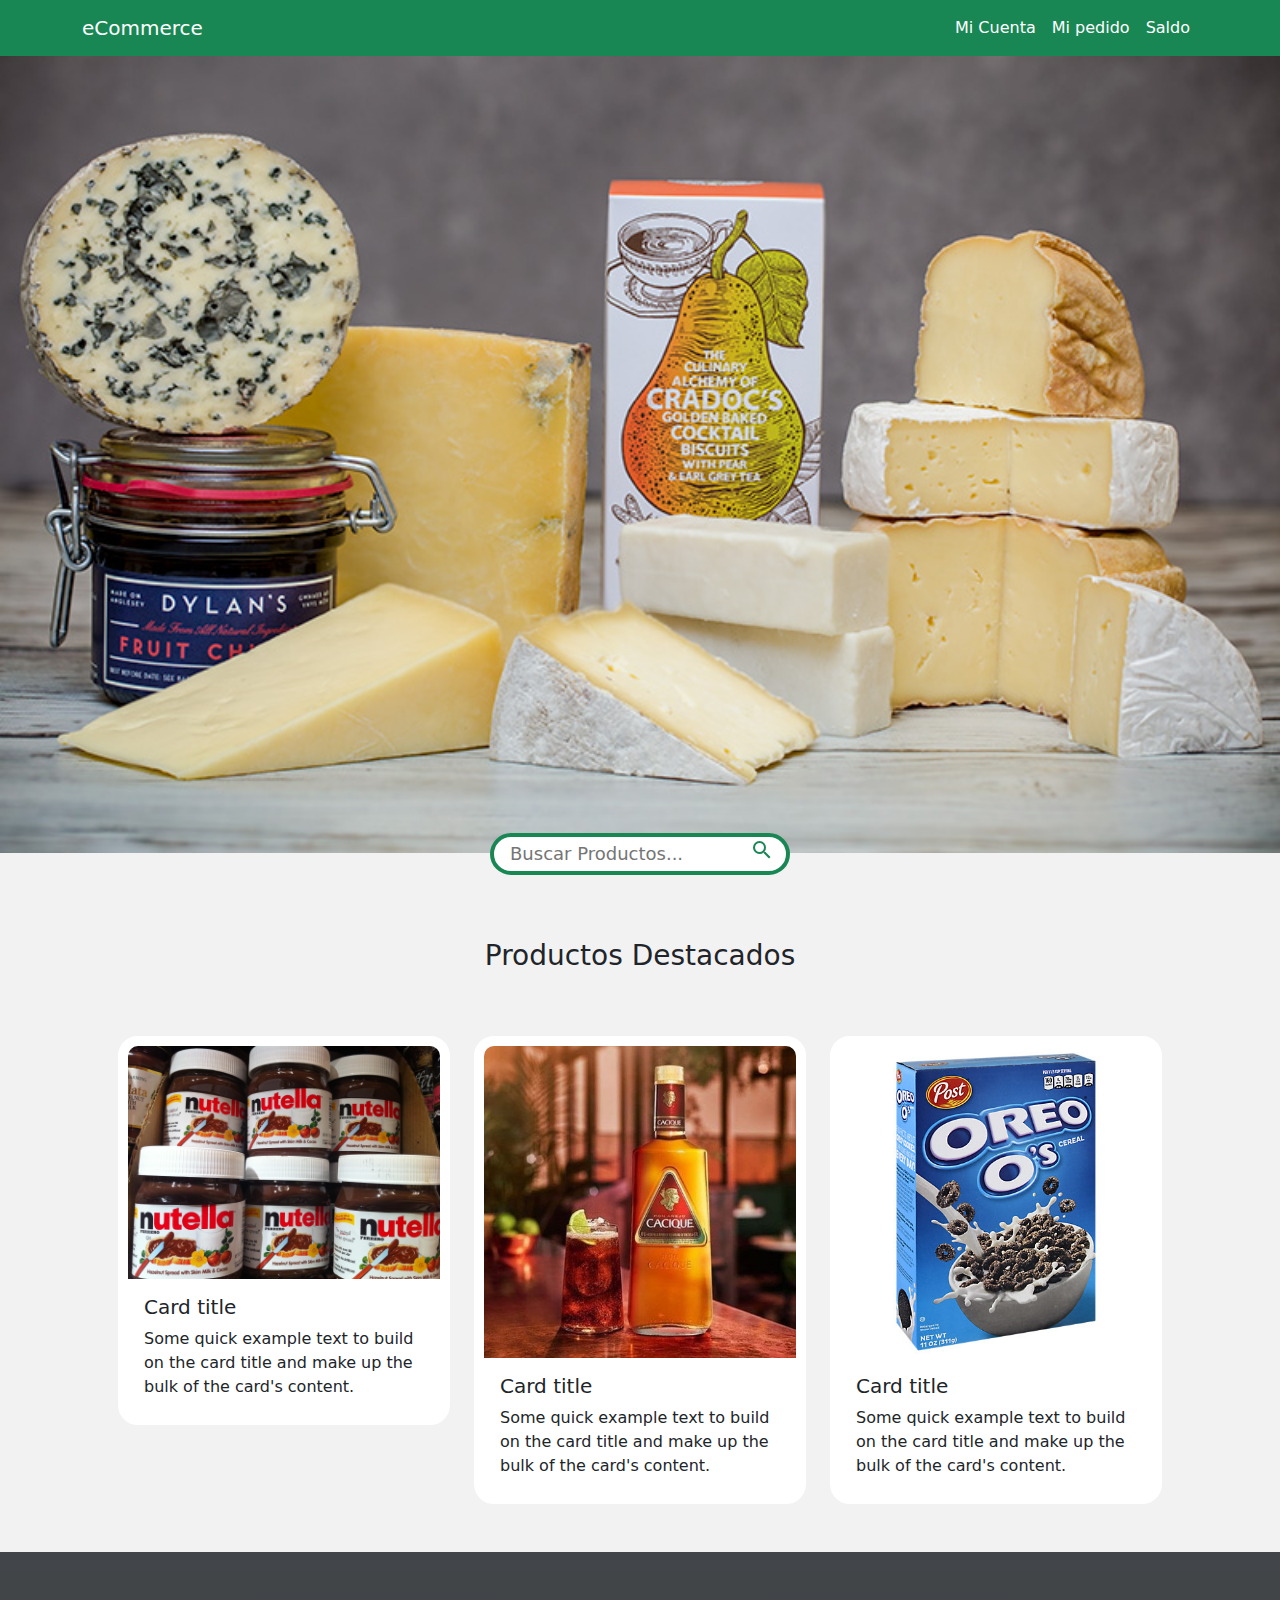
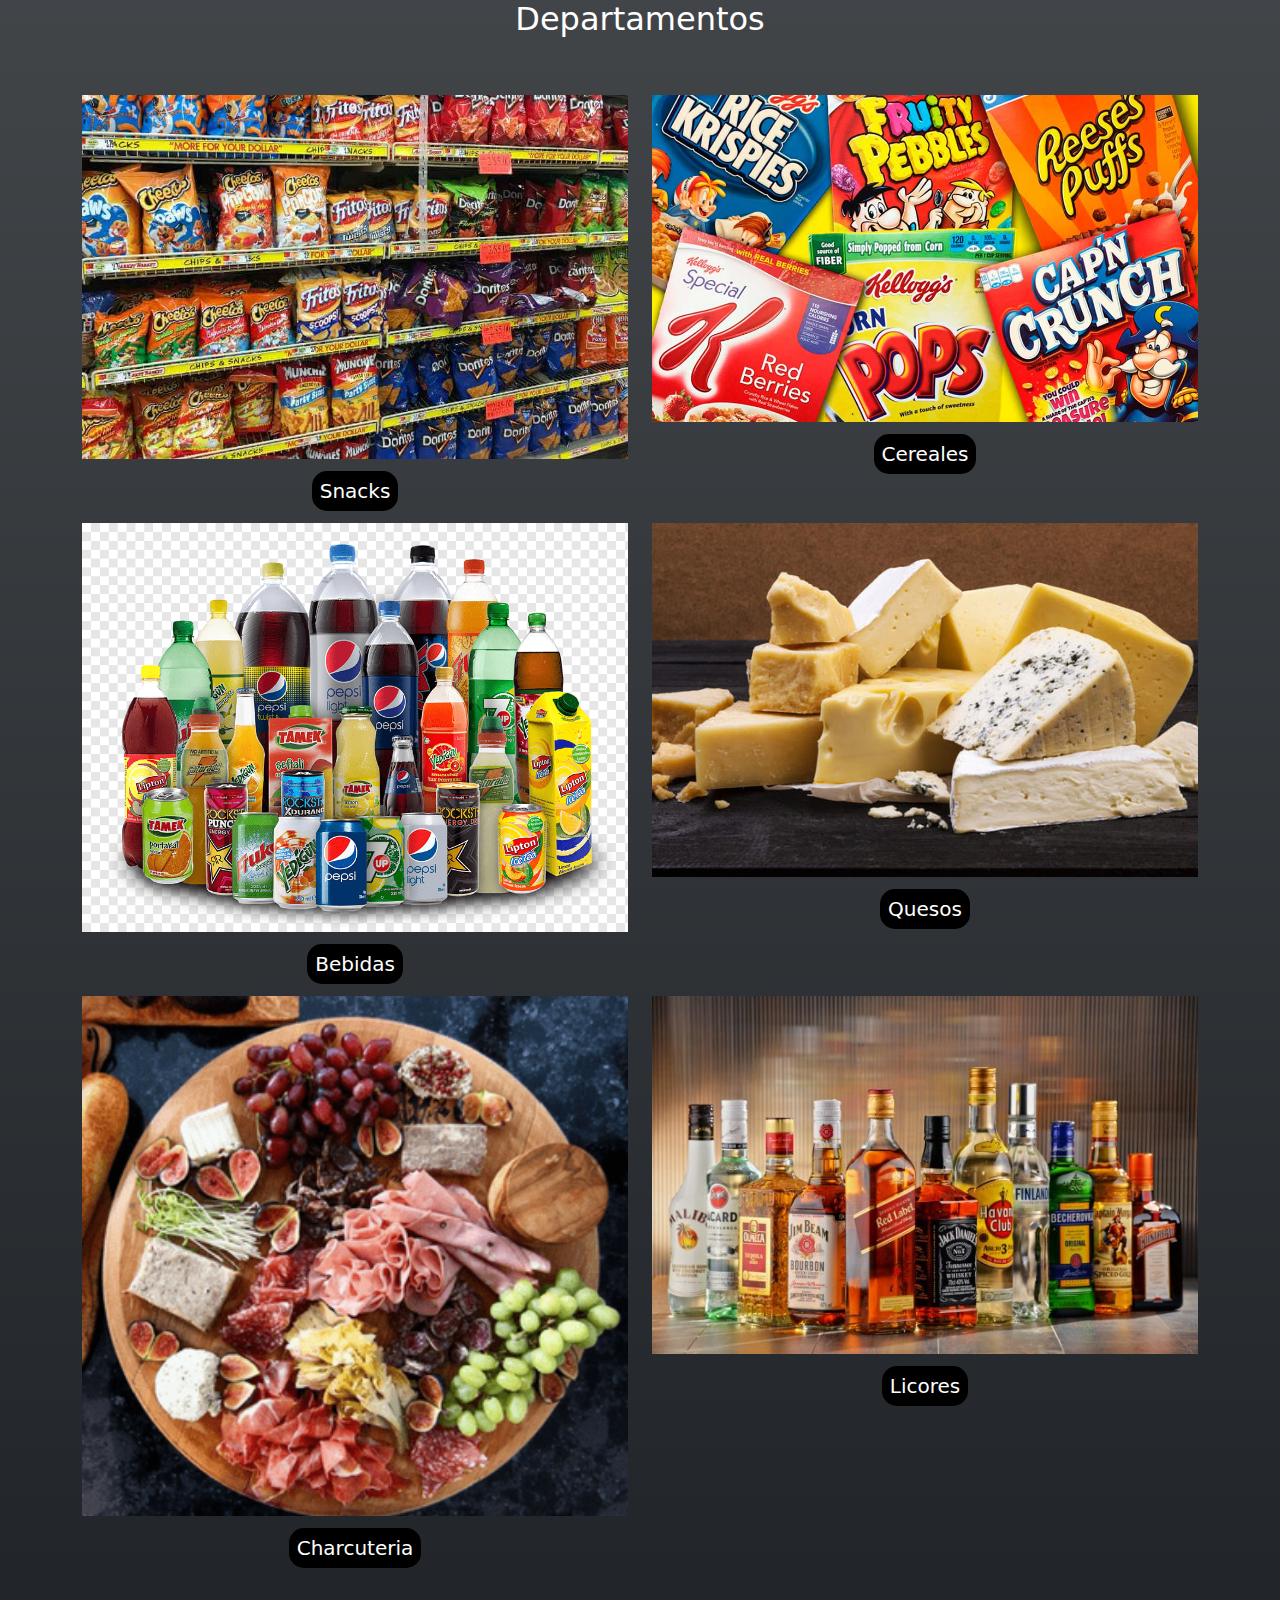
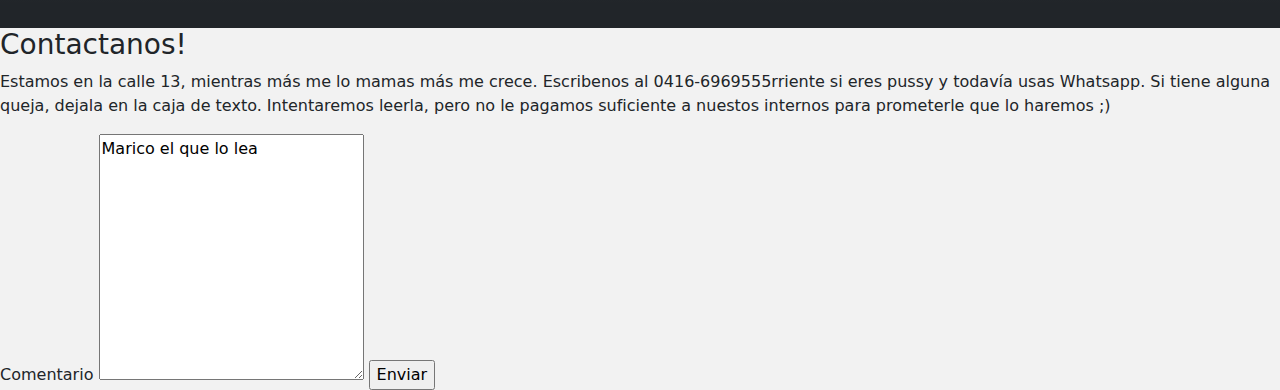
==== index.html @ 0f5a0147 "seccion departamentos modificada" ====
<!DOCTYPE html>
<html lang="es">
<head>
    <meta charset="UTF-8">
    <meta http-equiv="X-UA-Compatible" content="IE=edge">
    <meta name="viewport" content="width=device-width, initial-scale=1.0">
    <title>e-commerce | Bodegón Virtual</title>
    <link href="https://fonts.googleapis.com/icon?family=Material+Icons"
      rel="stylesheet">
    <link rel="stylesheet" href="css/bootstrap.min.css">
    <link rel="stylesheet" href="css/main.css">
</head>
<body>

    <!-- CSS -->

    <style>

        .boxContainer {
            margin: auto;
            margin-top: -20px;
            background-color: white;
            position: relative;
            width: 300px;
            height: 42px;
            border: 4px solid #198754;
            padding: 0px 10px;
            border-radius: 50px;
        }

        .elementsContainer {
            width: 100%;
            height: 100%;
            vertical-align: middle;
        }

        .search {
            border: none;
            height: 100%;
            width: 100%;
            padding: 0px 5px;
            border-radius: 50px;
            font-size: 18px;
            color: #424242;
        }

        .search:focus {
                outline: none;
        }

        .card-border {
            border: solid 10px white;
            border-radius: 20px;
            overflow: hidden;
            transition: all ease-out 0.2s;
        }

        .card-border:hover {
            transform: scale(1.05);
        }

        .dept {
            cursor: pointer;
            transition: all ease-out 0.2s;
        }

        .dept:hover {
            transform: scale(1.05);
        }

        .dept-name {
            background-color: rgba(0, 0, 0);
            display: inline-block;
            margin: 12px auto;
            text-align: center;
            border-radius: 15px;
        }
    </style>

    <!-- NAVBAR -->

    <nav class="navbar navbar-expand-md navbar-dark bg-success fixed-top">
        <div class="container-md">
            <a class="navbar-brand" href="https://www.ucab.edu.ve"> <span>e</span>Commerce </a>
            <button 
                class="navbar-toggler" 
                type="button"  
                data-bs-toggle="collapse" 
                data-bs-target="#navbarSupportedContent"
                aria-controls="navbarSupportedContent"
                aria-expanded="false"
                aria-label="Toogle navigation"> 
                <span class="navbar-toggler-icon"></span> 
            </button>
            <div class="collapse navbar-collapse justify-content-end" id="navbarSupportedContent">
                <ul class="navbar-nav">
                    <li class="nav-item"> <a class="nav-link" href="#">Mi Cuenta</a> </li>
                    <li class="nav-item"> <a class="nav-link" href="#">Mi pedido</a> </li>
                    <li class="nav-item"> <a class="nav-link" href="#">Saldo</a> </li>
                </ul>
            </div>  
        </div>
    </nav>

    <!-- CARROUSEL -->

    <div class="carousel slide" id="mainSlider" data-bs-ride="carousel">
        <div class="carousel-inner">
            <div class="carousel-item active">
                <img src="images/cheese.jpg" alt="" class="d-block w-100">
            </div>
            <div class="carousel-item">
                <img src="images/Rum.jpg" alt="" class="d-block w-100">
            </div>
            <div class="carousel-item">
                <img src="images/snacks.jpg" alt="" class="d-block w-100">
            </div>
        </div>
    </div>

    <!-- SEARCH BAR -->

    <div class="boxContainer">
        <table class="elementsContainer">
            <tr>
                <td>
                    <input type="text" placeholder="Buscar Productos..." class="search">
                </td>
                <td>
                    <a href="#"> <span class="material-icons text-success">search</span> </a>
                </td>
            </tr>
        </table>
    </div>

    <!-- FEATURED -->

    <div id="featured">
        <div class="container-md p-5">
            <div class="row pt-3 pb-5 h1">
                <h3 class="text-center">Productos Destacados</h3>
            </div>
            <div class="row">
                <div class="col-sm">
                    <div class="card w-100 card-border mn-5">
                        <img src="images/nutella.jpg" class="card-img-top w-100" alt="...">
                        <div class="card-body">
                          <h5 class="card-title">Card title</h5>
                          <p class="card-text">Some quick example text to build on the card title and make up the bulk of the card's content.</p>
                        </div>
                      </div>
                </div>
                <div class="col-sm">
                    <div class="card w-100 card-border mn-5">
                        <img src="images/rum-cacique.jpg" class="card-img-top" alt="...">
                        <div class="card-body">
                          <h5 class="card-title">Card title</h5>
                          <p class="card-text">Some quick example text to build on the card title and make up the bulk of the card's content.</p>
                        </div>
                      </div>
                </div>
                <div class="col-sm">
                    <div class="card w-100 card-border mn-5">
                        <img src="images/oreocereal.jpg" class="card-img-top" alt="...">
                        <div class="card-body">
                          <h5 class="card-title">Card title</h5>
                          <p class="card-text">Some quick example text to build on the card title and make up the bulk of the card's content.</p>
                        </div>
                      </div>
                </div>
            </div>
        </div>
    </div>

    <!-- DEPARTMENTS -->
    
    <div id="departments" class="px-5 pb-5 bg-dark bg-gradient">
        <div class="container">
            <div class="row">
                <h2 class="text-center text-white p-5">Departamentos</h2>
            </div>
            <div class="row row-cols-2 row-cols-sm-2">
                <div class="col-sm">
                    <img src="images/d-snacks.jpg" alt="" class="w-100 dept">
                    <div class="text-center"> 
                        <span class="dept-name h5 p-2 text-white">Snacks</span>
                    </div>
                </div>
                <div class="col-sm">
                    <img src="images/d-cereales.jpg" alt="" class="w-100 dept">
                    <div class="text-center"> 
                        <span class="dept-name h5 p-2 text-white">Cereales</span>
                    </div>
                </div>
                <div class="col-sm">
                    <img src="images/d-bebidas.png" alt="" class="w-100 dept">
                    <div class="text-center"> 
                        <span class="dept-name h5 p-2 text-white">Bebidas</span>
                    </div>
                </div>
                <div class="col-sm">
                    <img src="images/d-quesos.jpg" alt="" class="w-100 dept">
                    <div class="text-center"> 
                        <span class="dept-name h5 p-2 text-white">Quesos</span>
                    </div>
                </div>
                <div class="col-sm">
                    <img src="images/d-charcuteria.png" alt="" class="w-100 dept">
                    <div class="text-center"> 
                        <span class="dept-name h5 p-2 text-white">Charcuteria</span>
                    </div>
                </div>
                <div class="col-sm">
                    <img src="images/d-licores.jpg" alt="" class="w-100 dept">
                    <div class="text-center"> 
                        <span class="dept-name h5 p-2 text-white">Licores</span>
                    </div>
                </div>
            </div>
        </div>
    </div>
    

    <section class="contact-section">
        <div class="container-contact">
            <div class="contact-left">
                <h3>Contactanos!</h3>
                <p>Estamos en la calle 13, mientras más me lo mamas más me crece. 
                    Escribenos al 0416-6969555rriente si eres pussy y todavía usas Whatsapp. 
                    Si tiene alguna queja, dejala en la caja de texto. Intentaremos leerla, pero
                    no le pagamos suficiente a nuestos internos para prometerle que lo haremos ;) 
                </p>
                <form action="">
                    <label for="message">Comentario</label>
                    <textarea name="message" id="message" cols="30" rows="10">Marico el que lo lea</textarea>
                    <input type="submit" class="" value="Enviar">
                </form>
            </div>
        </div>
    </section>
    
    <!---
    <section class="stores-section">
        <div class="contact-right">
            <h3>Tiendas Fisicas</h3>
            <iframe src="https://www.google.com/maps/embed?pb=!1m18!1m12!1m3!1d1905.6145667137098!2d-66.91962765147164!3d10.508025333901193!2m3!1f0!2f0!3f0!3m2!1i1024!2i768!4f13.1!3m3!1m2!1s0x8c2a5edb33d3af49%3A0x2f1a2341f344cce!2sPalacio%20de%20Miraflores!5e0!3m2!1ses!2sve!4v1616464100797!5m2!1ses!2sve" width="600" height="450" style="border:0;" allowfullscreen="" loading="lazy">
            </iframe>
        </div>
    </section> -->

    <!-- FOOTER -->

    <script src="js/popper.min.js"></script>
    <script src="js/bootstrap.min.js"></script>
    
</body>
</html>
---- css/main.css ----
body {
  background: #f2f2f2;
}

.navbar .container-md .collapse .navbar-nav .nav-link {
  color: white;
}

.navbar .container-md .collapse .navbar-nav .nav-link:hover {
  font-weight: bold;
}

.search_wrap {
  width: 500px;
  margin: -30px auto;
}

.search_wrap .search_box {
  position: relative;
  width: 500px;
  height: 60px;
}

.search_wrap .search_box .input {
  position: absolute;
  top: 0;
  left: 0;
  width: 100%;
  height: 100%;
  padding: 10px 20px;
  border-radius: 3px;
  font-size: 18px;
}

.search_wrap .search_box .btn {
  position: absolute;
  top: 0;
  right: 0;
  width: 60px;
  height: 100%;
  background: #198754;
  z-index: 1;
  cursor: pointer;
}

.search_wrap .search_box .btn:hover {
  background: green;
}

.search_wrap .search_box .btn.btn_common .fas {
  position: absolute;
  top: 50%;
  left: 50%;
  -webkit-transform: translate(-50%, -50%);
          transform: translate(-50%, -50%);
  color: #fff;
  font-size: 20px;
}

.search_wrap.search_wrap_1 .search_box .input {
  padding-right: 80px;
  border-radius: 50px;
}

.search_wrap.search_wrap_1 .search_box .btn {
  right: 0px;
  border-radius: 50%;
}

.featured-section {
  margin-top: 5em;
}

/*@media only screen and (max-width: 576px) {

    .search_wrap {
        display: none;
    }
}*/
/*# sourceMappingURL=main.css.map */
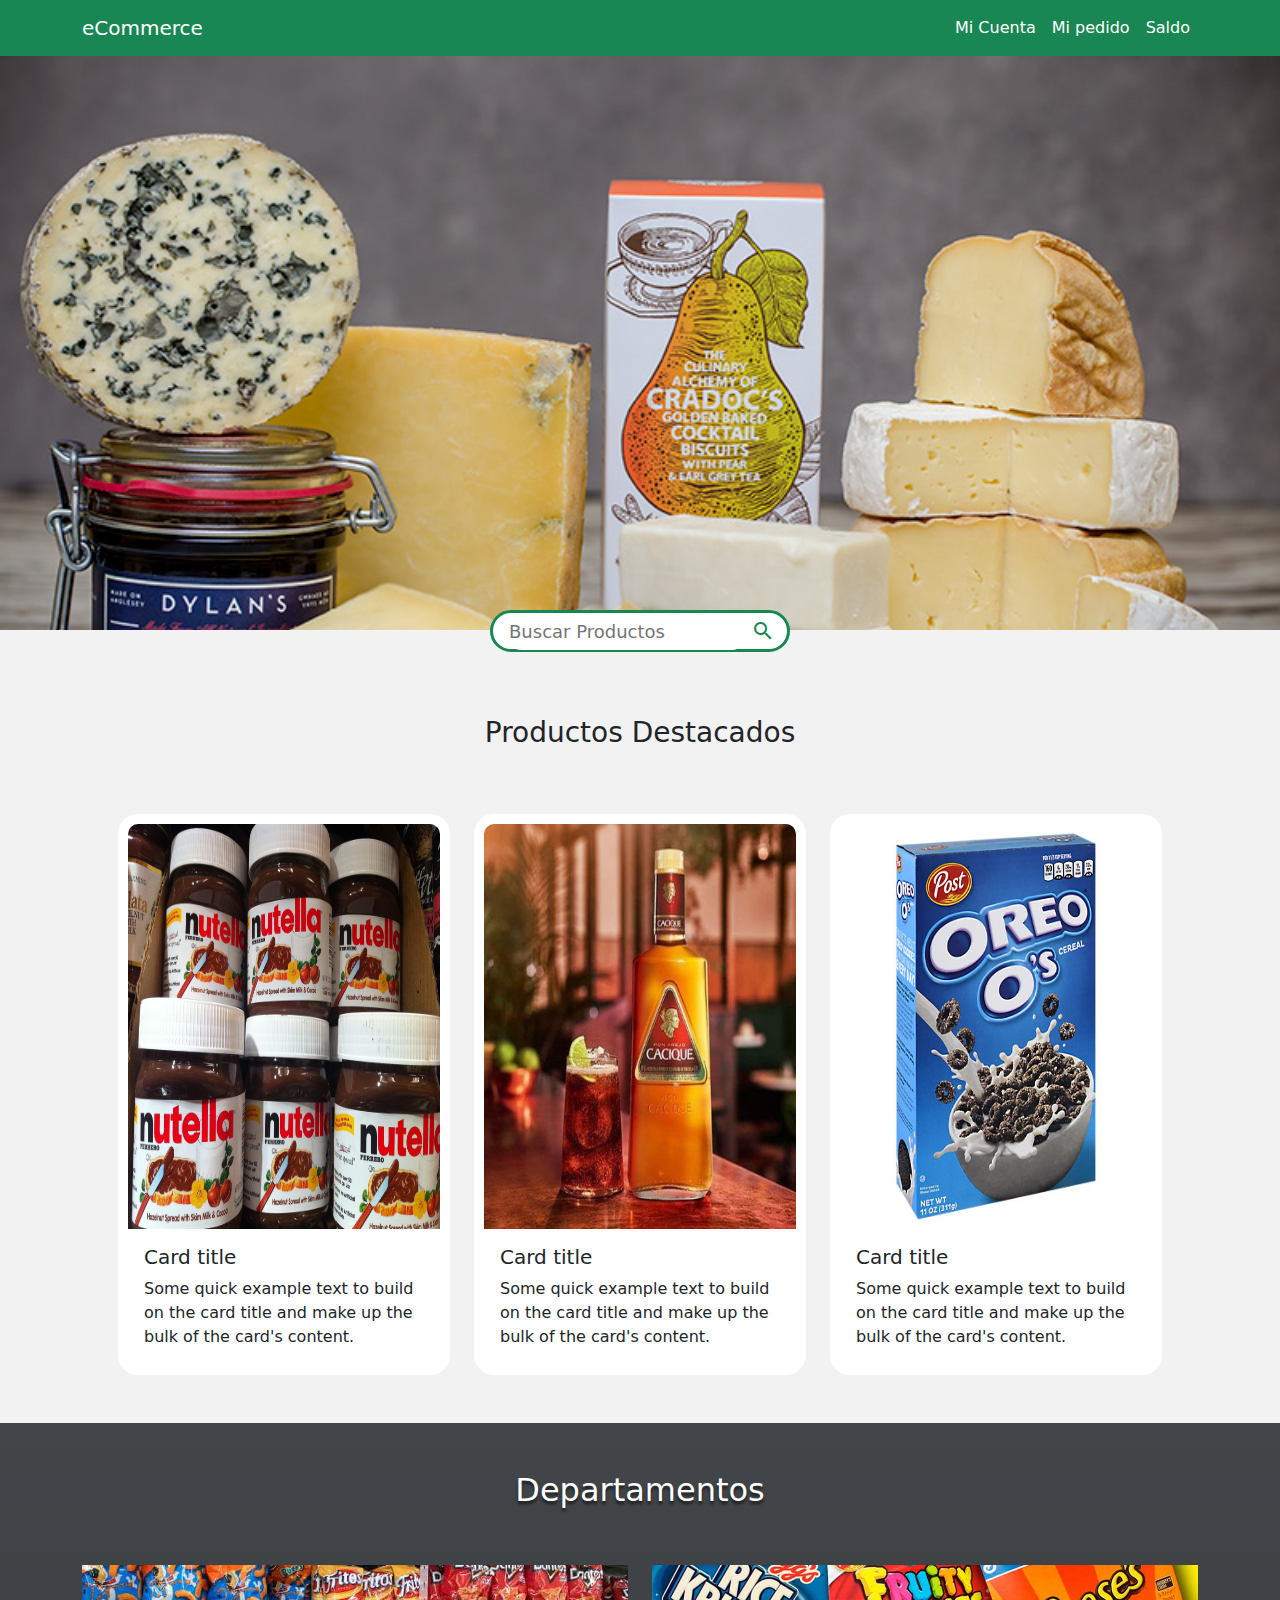
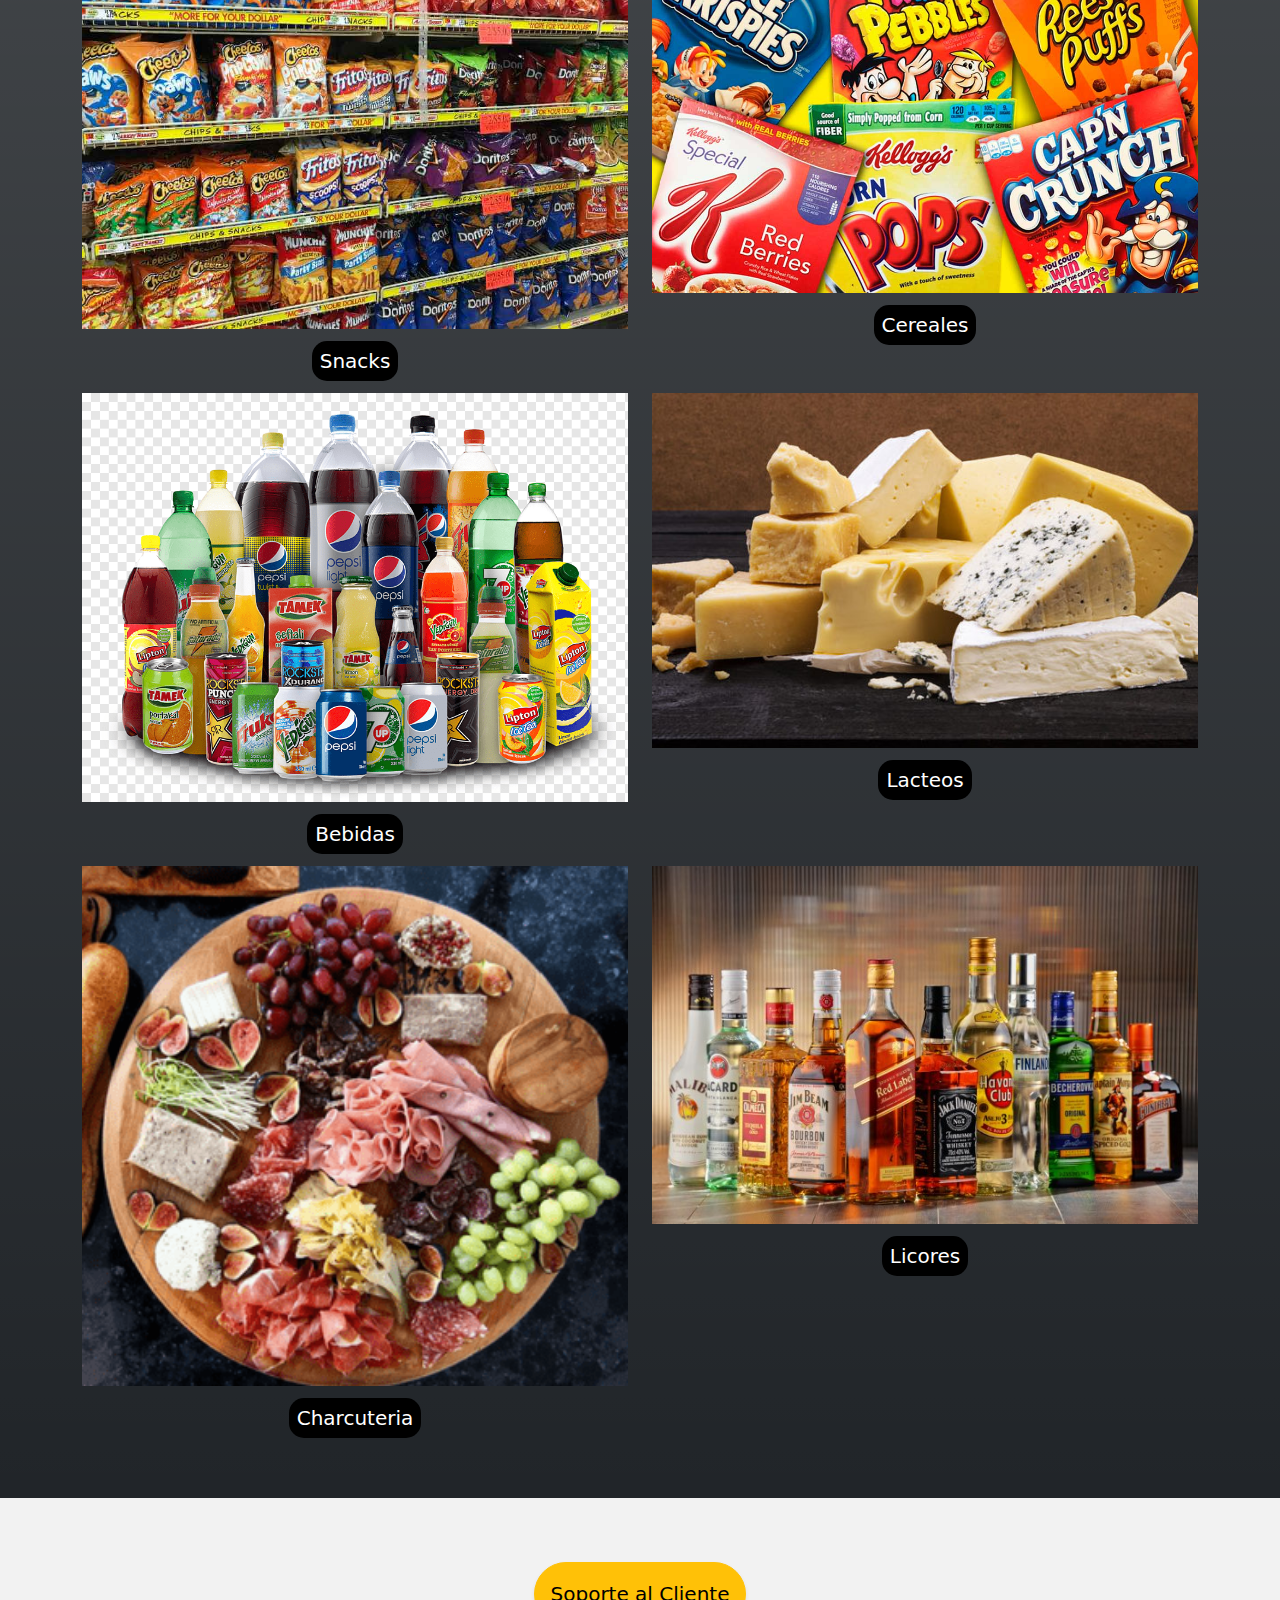
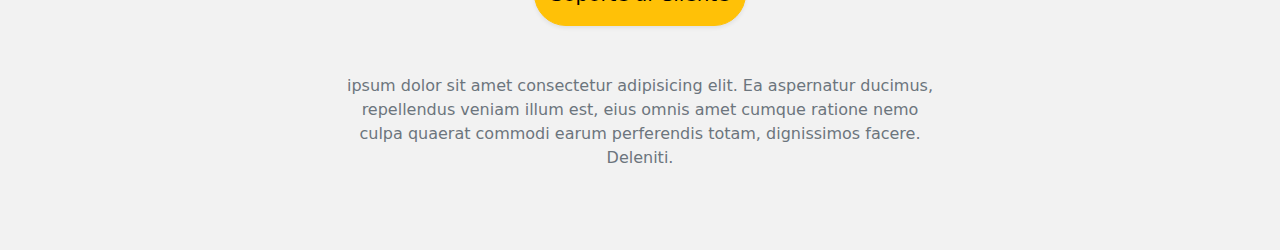
==== commit 88bbff79: "seccion contact agregada" ====
--- a/index.html
+++ b/index.html
@@ -11,71 +11,6 @@
     <link rel="stylesheet" href="css/main.css">
 </head>
 <body>
-
-    <!-- CSS -->
-
-    <style>
-
-        .boxContainer {
-            margin: auto;
-            margin-top: -20px;
-            background-color: white;
-            position: relative;
-            width: 300px;
-            height: 42px;
-            border: 4px solid #198754;
-            padding: 0px 10px;
-            border-radius: 50px;
-        }
-
-        .elementsContainer {
-            width: 100%;
-            height: 100%;
-            vertical-align: middle;
-        }
-
-        .search {
-            border: none;
-            height: 100%;
-            width: 100%;
-            padding: 0px 5px;
-            border-radius: 50px;
-            font-size: 18px;
-            color: #424242;
-        }
-
-        .search:focus {
-                outline: none;
-        }
-
-        .card-border {
-            border: solid 10px white;
-            border-radius: 20px;
-            overflow: hidden;
-            transition: all ease-out 0.2s;
-        }
-
-        .card-border:hover {
-            transform: scale(1.05);
-        }
-
-        .dept {
-            cursor: pointer;
-            transition: all ease-out 0.2s;
-        }
-
-        .dept:hover {
-            transform: scale(1.05);
-        }
-
-        .dept-name {
-            background-color: rgba(0, 0, 0);
-            display: inline-block;
-            margin: 12px auto;
-            text-align: center;
-            border-radius: 15px;
-        }
-    </style>
 
     <!-- NAVBAR -->
 
@@ -124,7 +59,7 @@
         <table class="elementsContainer">
             <tr>
                 <td>
-                    <input type="text" placeholder="Buscar Productos..." class="search">
+                    <input type="text" placeholder="Buscar Productos" class="search">
                 </td>
                 <td>
                     <a href="#"> <span class="material-icons text-success">search</span> </a>
@@ -143,7 +78,7 @@
             <div class="row">
                 <div class="col-sm">
                     <div class="card w-100 card-border mn-5">
-                        <img src="images/nutella.jpg" class="card-img-top w-100" alt="...">
+                        <img src="images/nutella.jpg" class="feat-item card-img-top w-100" alt="...">
                         <div class="card-body">
                           <h5 class="card-title">Card title</h5>
                           <p class="card-text">Some quick example text to build on the card title and make up the bulk of the card's content.</p>
@@ -152,7 +87,7 @@
                 </div>
                 <div class="col-sm">
                     <div class="card w-100 card-border mn-5">
-                        <img src="images/rum-cacique.jpg" class="card-img-top" alt="...">
+                        <img src="images/rum-cacique.jpg" class="feat-item card-img-top" alt="...">
                         <div class="card-body">
                           <h5 class="card-title">Card title</h5>
                           <p class="card-text">Some quick example text to build on the card title and make up the bulk of the card's content.</p>
@@ -161,7 +96,7 @@
                 </div>
                 <div class="col-sm">
                     <div class="card w-100 card-border mn-5">
-                        <img src="images/oreocereal.jpg" class="card-img-top" alt="...">
+                        <img src="images/oreocereal.jpg" class="feat-item card-img-top" alt="...">
                         <div class="card-body">
                           <h5 class="card-title">Card title</h5>
                           <p class="card-text">Some quick example text to build on the card title and make up the bulk of the card's content.</p>
@@ -177,7 +112,7 @@
     <div id="departments" class="px-5 pb-5 bg-dark bg-gradient">
         <div class="container">
             <div class="row">
-                <h2 class="text-center text-white p-5">Departamentos</h2>
+                <h2 class="text-center text-white p-5 text-shadow">Departamentos</h2>
             </div>
             <div class="row row-cols-2 row-cols-sm-2">
                 <div class="col-sm">
@@ -201,7 +136,7 @@
                 <div class="col-sm">
                     <img src="images/d-quesos.jpg" alt="" class="w-100 dept">
                     <div class="text-center"> 
-                        <span class="dept-name h5 p-2 text-white">Quesos</span>
+                        <span class="dept-name h5 p-2 text-white">Lacteos</span>
                     </div>
                 </div>
                 <div class="col-sm">
@@ -220,35 +155,28 @@
         </div>
     </div>
     
+    <!-- FOOTER -->
 
-    <section class="contact-section">
-        <div class="container-contact">
-            <div class="contact-left">
-                <h3>Contactanos!</h3>
-                <p>Estamos en la calle 13, mientras más me lo mamas más me crece. 
-                    Escribenos al 0416-6969555rriente si eres pussy y todavía usas Whatsapp. 
-                    Si tiene alguna queja, dejala en la caja de texto. Intentaremos leerla, pero
-                    no le pagamos suficiente a nuestos internos para prometerle que lo haremos ;) 
-                </p>
-                <form action="">
-                    <label for="message">Comentario</label>
-                    <textarea name="message" id="message" cols="30" rows="10">Marico el que lo lea</textarea>
-                    <input type="submit" class="" value="Enviar">
-                </form>
+    <div id="footer" class="p-3">
+        <div class="container w-50 pt-5">
+            <div class="row justify-content-md-center">
+                <div class="col text-center">
+                    <a href="#">
+                        <button class="btn btn-lg rounded-pill btn-warning w10 p-3 shadow-sm">Soporte al Cliente</button>
+                    </a>
+                </div>
+            </div>
+            <div class="row justify-content-md-center py-5 text-muted">
+                <div class="col text-center ">
+                    <p>
+                        ipsum dolor sit amet consectetur adipisicing elit. Ea aspernatur ducimus, repellendus veniam illum est, eius omnis amet cumque ratione nemo culpa quaerat commodi earum perferendis totam, dignissimos facere. Deleniti.
+                    </p>
+                </div> 
             </div>
         </div>
-    </section>
+    </div>
     
-    <!---
-    <section class="stores-section">
-        <div class="contact-right">
-            <h3>Tiendas Fisicas</h3>
-            <iframe src="https://www.google.com/maps/embed?pb=!1m18!1m12!1m3!1d1905.6145667137098!2d-66.91962765147164!3d10.508025333901193!2m3!1f0!2f0!3f0!3m2!1i1024!2i768!4f13.1!3m3!1m2!1s0x8c2a5edb33d3af49%3A0x2f1a2341f344cce!2sPalacio%20de%20Miraflores!5e0!3m2!1ses!2sve!4v1616464100797!5m2!1ses!2sve" width="600" height="450" style="border:0;" allowfullscreen="" loading="lazy">
-            </iframe>
-        </div>
-    </section> -->
-
-    <!-- FOOTER -->
+    <!-- JAVASCRIPT -->
 
     <script src="js/popper.min.js"></script>
     <script src="js/bootstrap.min.js"></script>
--- a/css/main.css
+++ b/css/main.css
@@ -1,3 +1,4 @@
+@charset "UTF-8";
 body {
   background: #f2f2f2;
 }
@@ -10,71 +11,124 @@
   font-weight: bold;
 }
 
-.search_wrap {
-  width: 500px;
-  margin: -30px auto;
+.card-border {
+  border: solid 10px white;
+  border-radius: 20px;
+  overflow: hidden;
+  -webkit-transition: all ease-out 0.2s;
+  transition: all ease-out 0.2s;
 }
 
-.search_wrap .search_box {
-  position: relative;
-  width: 500px;
-  height: 60px;
+.card-border:hover {
+  -webkit-transform: scale(1.05);
+          transform: scale(1.05);
 }
 
-.search_wrap .search_box .input {
-  position: absolute;
-  top: 0;
-  left: 0;
-  width: 100%;
-  height: 100%;
-  padding: 10px 20px;
-  border-radius: 3px;
-  font-size: 18px;
-}
-
-.search_wrap .search_box .btn {
-  position: absolute;
-  top: 0;
-  right: 0;
-  width: 60px;
-  height: 100%;
-  background: #198754;
-  z-index: 1;
-  cursor: pointer;
-}
-
-.search_wrap .search_box .btn:hover {
-  background: green;
-}
-
-.search_wrap .search_box .btn.btn_common .fas {
-  position: absolute;
-  top: 50%;
-  left: 50%;
-  -webkit-transform: translate(-50%, -50%);
-          transform: translate(-50%, -50%);
-  color: #fff;
-  font-size: 20px;
-}
-
-.search_wrap.search_wrap_1 .search_box .input {
-  padding-right: 80px;
+.boxContainer {
+  margin: auto;
+  margin-top: -20px;
+  background-color: white;
+  position: relative;
+  width: 300px;
+  height: 42px;
+  border: 3px solid #198754;
+  padding: 0px 10px;
   border-radius: 50px;
 }
 
-.search_wrap.search_wrap_1 .search_box .btn {
-  right: 0px;
-  border-radius: 50%;
+.elementsContainer {
+  width: 100%;
+  height: 100%;
+  vertical-align: middle;
 }
 
-.featured-section {
-  margin-top: 5em;
+.elementsContainer td span {
+  margin-top: 0.2em;
 }
 
-/*@media only screen and (max-width: 576px) {
+.search {
+  border: none;
+  height: 100%;
+  width: 100%;
+  padding: 0px 5px;
+  border-radius: 50px;
+  font-size: 18px;
+  color: #424242;
+}
 
-    .search_wrap {
-        display: none;
-    }
-}*/
+.search:focus {
+  outline: none;
+}
+
+.carousel-item {
+  height: 70vh;
+}
+
+.card-border {
+  border: solid 10px white;
+  border-radius: 20px;
+  overflow: hidden;
+  -webkit-transition: all ease-out 0.2s;
+  transition: all ease-out 0.2s;
+}
+
+.card-border:hover {
+  -webkit-transform: scale(1.05);
+          transform: scale(1.05);
+}
+
+.feat-item {
+  height: 45vh;
+}
+
+.text-shadow {
+  text-shadow: 0 3px 3px rgba(0, 0, 0, 0.6);
+}
+
+.dept {
+  cursor: pointer;
+  -webkit-transition: all ease-out 0.2s;
+  transition: all ease-out 0.2s;
+}
+
+.dept:hover {
+  -webkit-transform: scale(1.05);
+          transform: scale(1.05);
+}
+
+.dept-name {
+  background-color: black;
+  display: inline-block;
+  margin: 12px auto;
+  text-align: center;
+  border-radius: 15px;
+}
+
+@media only screen and (max-width: 576px) {
+  .boxContainer {
+    margin-top: -11.6em;
+  }
+}
+
+/*
+
+<section class="contact-section">
+        <div class="container-contact">
+            <div class="contact-left">
+                <h3>Contactanos!</h3>
+                <p>Estamos en la calle 13, mientras más me lo mamas más me crece. 
+                    Escribenos al 0416-6969555rriente si eres pussy y todavía usas Whatsapp. 
+                    Si tiene alguna queja, dejala en la caja de texto. Intentaremos leerla, pero
+                    no le pagamos suficiente a nuestos internos para prometerle que lo haremos ;) 
+                </p>
+                <form action="">
+                    <label for="message">Comentario</label>
+                    <textarea name="message" id="message" cols="30" rows="10">Marico el que lo lea</textarea>
+                    <input type="submit" class="" value="Enviar">
+                </form>
+            </div>
+        </div>
+    </section>
+
+*/
 /*# sourceMappingURL=main.css.map */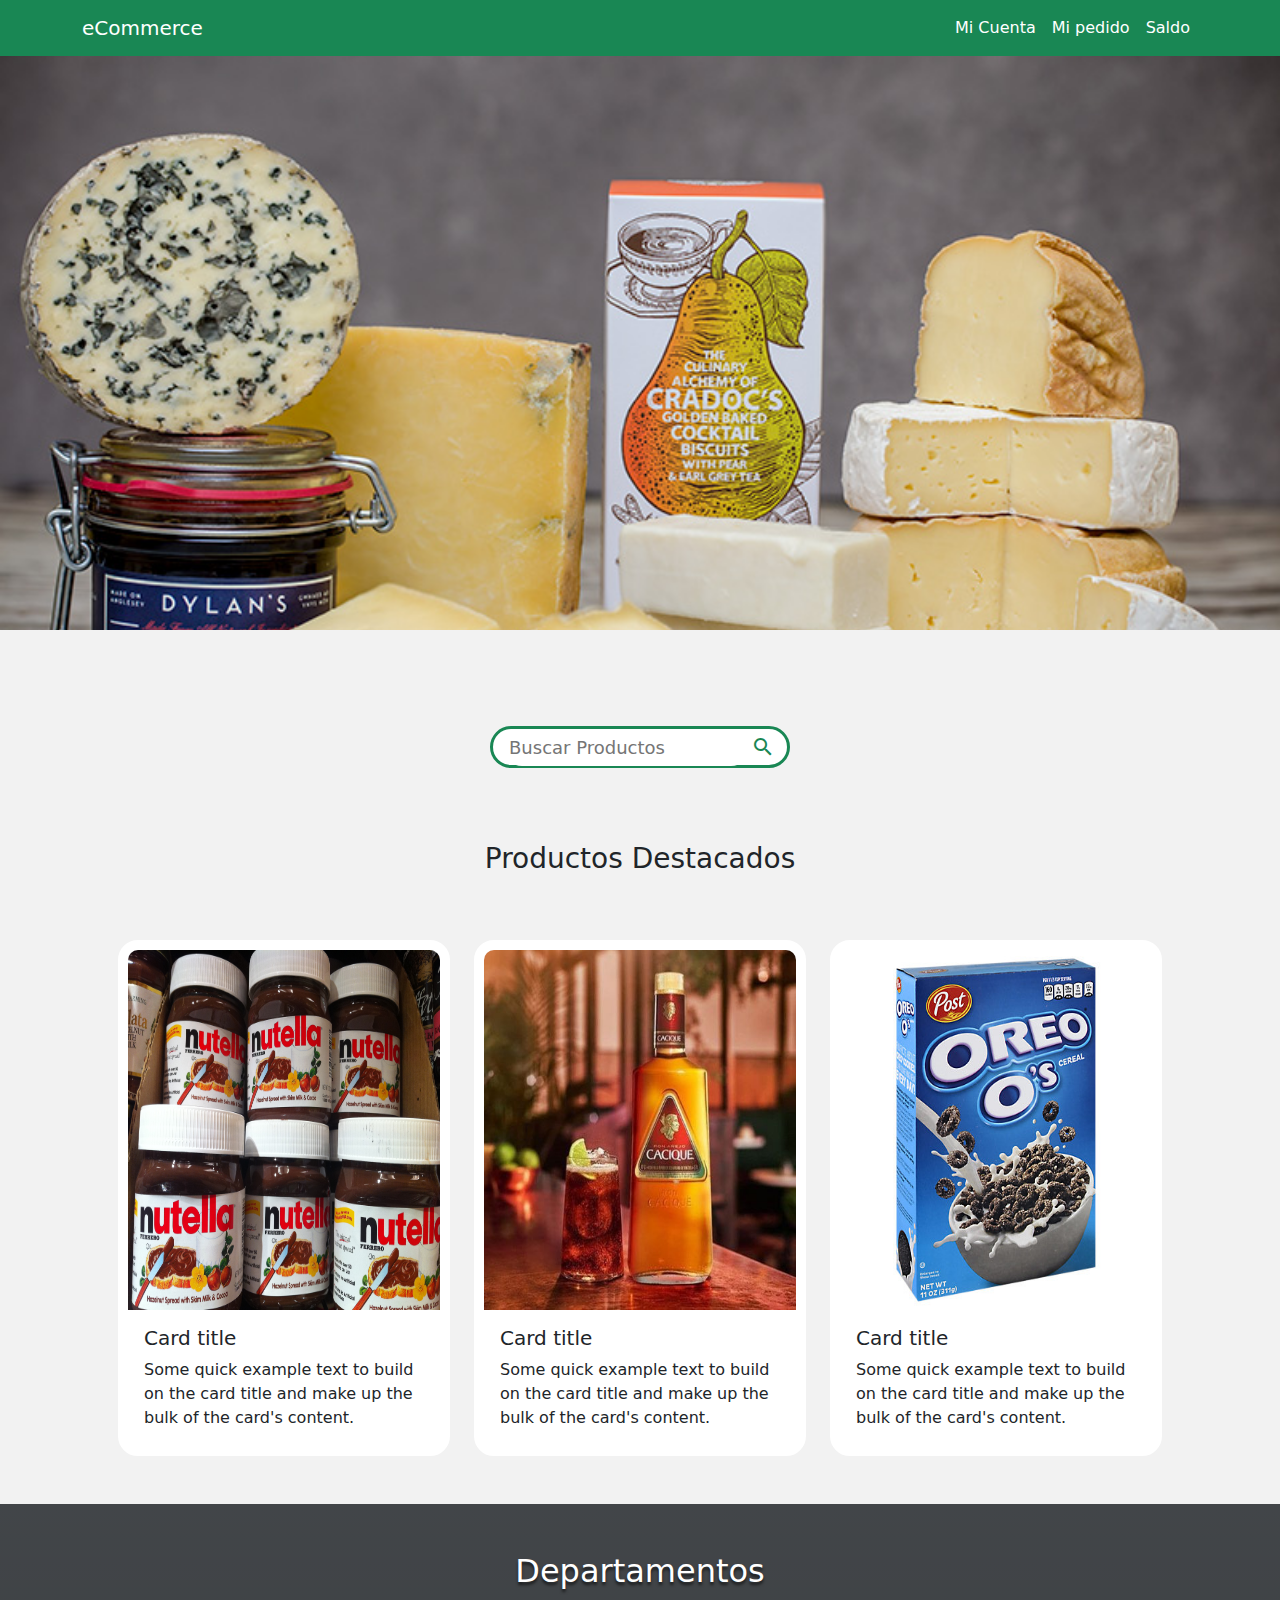
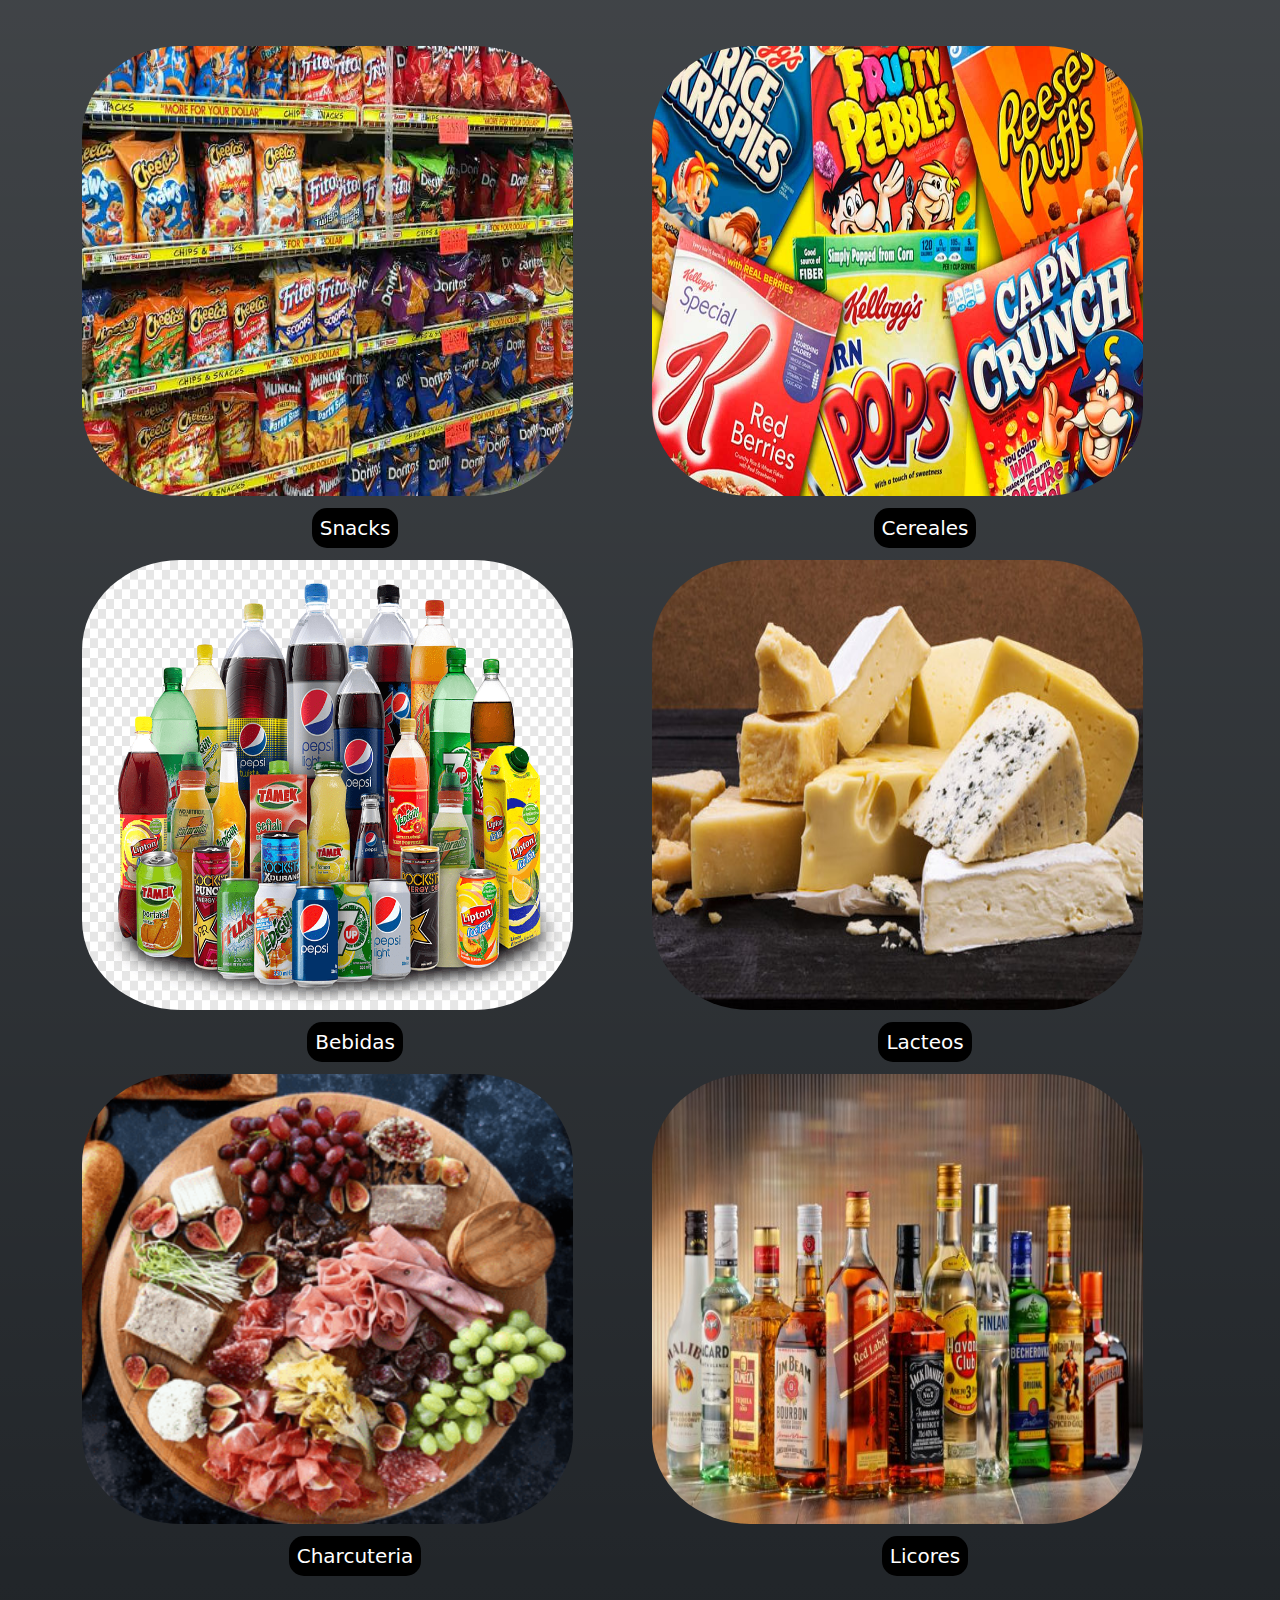
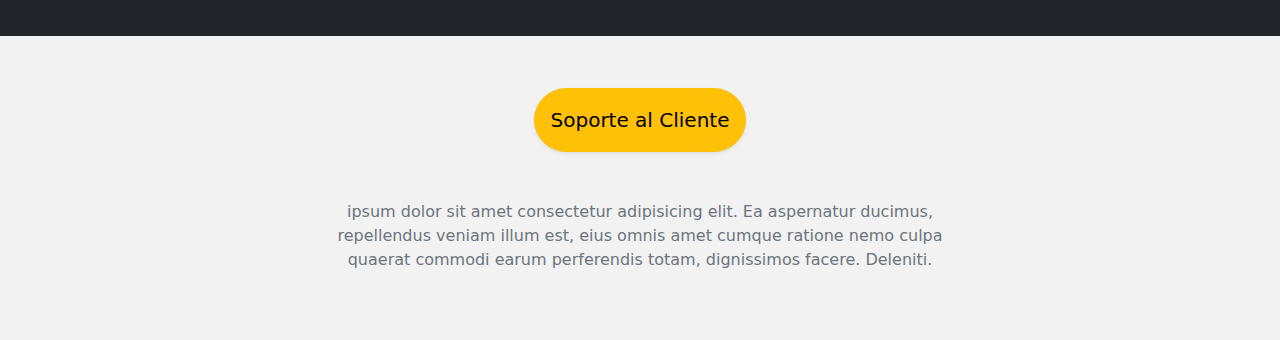
==== commit c250a3b2: "vistas de departamentos" ====
--- a/index.html
+++ b/index.html
@@ -4,7 +4,7 @@
     <meta charset="UTF-8">
     <meta http-equiv="X-UA-Compatible" content="IE=edge">
     <meta name="viewport" content="width=device-width, initial-scale=1.0">
-    <title>e-commerce | Bodegón Virtual</title>
+    <title>eCommerce | Bodegón Virtual</title>
     <link href="https://fonts.googleapis.com/icon?family=Material+Icons"
       rel="stylesheet">
     <link rel="stylesheet" href="css/bootstrap.min.css">
@@ -16,7 +16,7 @@
 
     <nav class="navbar navbar-expand-md navbar-dark bg-success fixed-top">
         <div class="container-md">
-            <a class="navbar-brand" href="https://www.ucab.edu.ve"> <span>e</span>Commerce </a>
+            <a class="navbar-brand" href="index.html"> <span>e</span>Commerce </a>
             <button 
                 class="navbar-toggler" 
                 type="button"  
@@ -55,7 +55,7 @@
 
     <!-- SEARCH BAR -->
 
-    <div class="boxContainer">
+    <div class="container-sm boxContainer">
         <table class="elementsContainer">
             <tr>
                 <td>
@@ -105,8 +105,8 @@
                 </div>
             </div>
         </div>
-    </div>
-
+    </div> 
+        
     <!-- DEPARTMENTS -->
     
     <div id="departments" class="px-5 pb-5 bg-dark bg-gradient">
@@ -116,37 +116,49 @@
             </div>
             <div class="row row-cols-2 row-cols-sm-2">
                 <div class="col-sm">
-                    <img src="images/d-snacks.jpg" alt="" class="w-100 dept">
+                    <a href="snacks.html">
+                        <img src="images/d-snacks.jpg" alt="" class="dept">
+                    </a>
                     <div class="text-center"> 
                         <span class="dept-name h5 p-2 text-white">Snacks</span>
                     </div>
                 </div>
                 <div class="col-sm">
-                    <img src="images/d-cereales.jpg" alt="" class="w-100 dept">
+                    <a href="cereales.html">
+                        <img src="images/d-cereales.jpg" alt="" class="dept">
+                    </a>
                     <div class="text-center"> 
                         <span class="dept-name h5 p-2 text-white">Cereales</span>
                     </div>
                 </div>
                 <div class="col-sm">
-                    <img src="images/d-bebidas.png" alt="" class="w-100 dept">
+                    <a href="bebidas.html">
+                        <img src="images/d-bebidas.png" alt="" class="dept">
+                    </a>
                     <div class="text-center"> 
                         <span class="dept-name h5 p-2 text-white">Bebidas</span>
                     </div>
                 </div>
                 <div class="col-sm">
-                    <img src="images/d-quesos.jpg" alt="" class="w-100 dept">
+                    <a href="lacteos.html">
+                        <img src="images/d-quesos.jpg" alt="" class="dept">
+                    </a>
                     <div class="text-center"> 
                         <span class="dept-name h5 p-2 text-white">Lacteos</span>
                     </div>
                 </div>
                 <div class="col-sm">
-                    <img src="images/d-charcuteria.png" alt="" class="w-100 dept">
+                    <a href="charcuteria.html">
+                        <img src="images/d-charcuteria.png" alt="" class="dept">
+                    </a>
                     <div class="text-center"> 
                         <span class="dept-name h5 p-2 text-white">Charcuteria</span>
                     </div>
                 </div>
                 <div class="col-sm">
-                    <img src="images/d-licores.jpg" alt="" class="w-100 dept">
+                    <a href="licores.html">
+                        <img src="images/d-licores.jpg" alt="" class="dept">
+                    </a>
                     <div class="text-center"> 
                         <span class="dept-name h5 p-2 text-white">Licores</span>
                     </div>
@@ -157,7 +169,7 @@
     
     <!-- FOOTER -->
 
-    <div id="footer" class="p-3">
+    <div id="footer" class="p-1">
         <div class="container w-50 pt-5">
             <div class="row justify-content-md-center">
                 <div class="col text-center">
--- a/css/main.css
+++ b/css/main.css
@@ -1,4 +1,3 @@
-@charset "UTF-8";
 body {
   background: #f2f2f2;
 }
@@ -24,9 +23,13 @@
           transform: scale(1.05);
 }
 
+.carousel-item {
+  height: 70vh;
+}
+
 .boxContainer {
-  margin: auto;
-  margin-top: -20px;
+  margin: 6em auto;
+  margin-bottom: 10px;
   background-color: white;
   position: relative;
   width: 300px;
@@ -34,6 +37,7 @@
   border: 3px solid #198754;
   padding: 0px 10px;
   border-radius: 50px;
+  display: block;
 }
 
 .elementsContainer {
@@ -60,10 +64,6 @@
   outline: none;
 }
 
-.carousel-item {
-  height: 70vh;
-}
-
 .card-border {
   border: solid 10px white;
   border-radius: 20px;
@@ -78,7 +78,7 @@
 }
 
 .feat-item {
-  height: 45vh;
+  height: 40vh;
 }
 
 .text-shadow {
@@ -89,6 +89,9 @@
   cursor: pointer;
   -webkit-transition: all ease-out 0.2s;
   transition: all ease-out 0.2s;
+  height: 50vh;
+  width: 90%;
+  border-radius: 20%;
 }
 
 .dept:hover {
@@ -105,30 +108,17 @@
 }
 
 @media only screen and (max-width: 576px) {
-  .boxContainer {
-    margin-top: -11.6em;
+  .carousel-item {
+    height: 70vh;
+  }
+  .card-border {
+    margin-bottom: 20px;
+  }
+  .dept {
+    cursor: pointer;
+    -webkit-transition: all ease-out 0.2s;
+    transition: all ease-out 0.2s;
+    height: 125px;
   }
 }
-
-/*
-
-<section class="contact-section">
-        <div class="container-contact">
-            <div class="contact-left">
-                <h3>Contactanos!</h3>
-                <p>Estamos en la calle 13, mientras más me lo mamas más me crece. 
-                    Escribenos al 0416-6969555rriente si eres pussy y todavía usas Whatsapp. 
-                    Si tiene alguna queja, dejala en la caja de texto. Intentaremos leerla, pero
-                    no le pagamos suficiente a nuestos internos para prometerle que lo haremos ;) 
-                </p>
-                <form action="">
-                    <label for="message">Comentario</label>
-                    <textarea name="message" id="message" cols="30" rows="10">Marico el que lo lea</textarea>
-                    <input type="submit" class="" value="Enviar">
-                </form>
-            </div>
-        </div>
-    </section>
-
-*/
 /*# sourceMappingURL=main.css.map */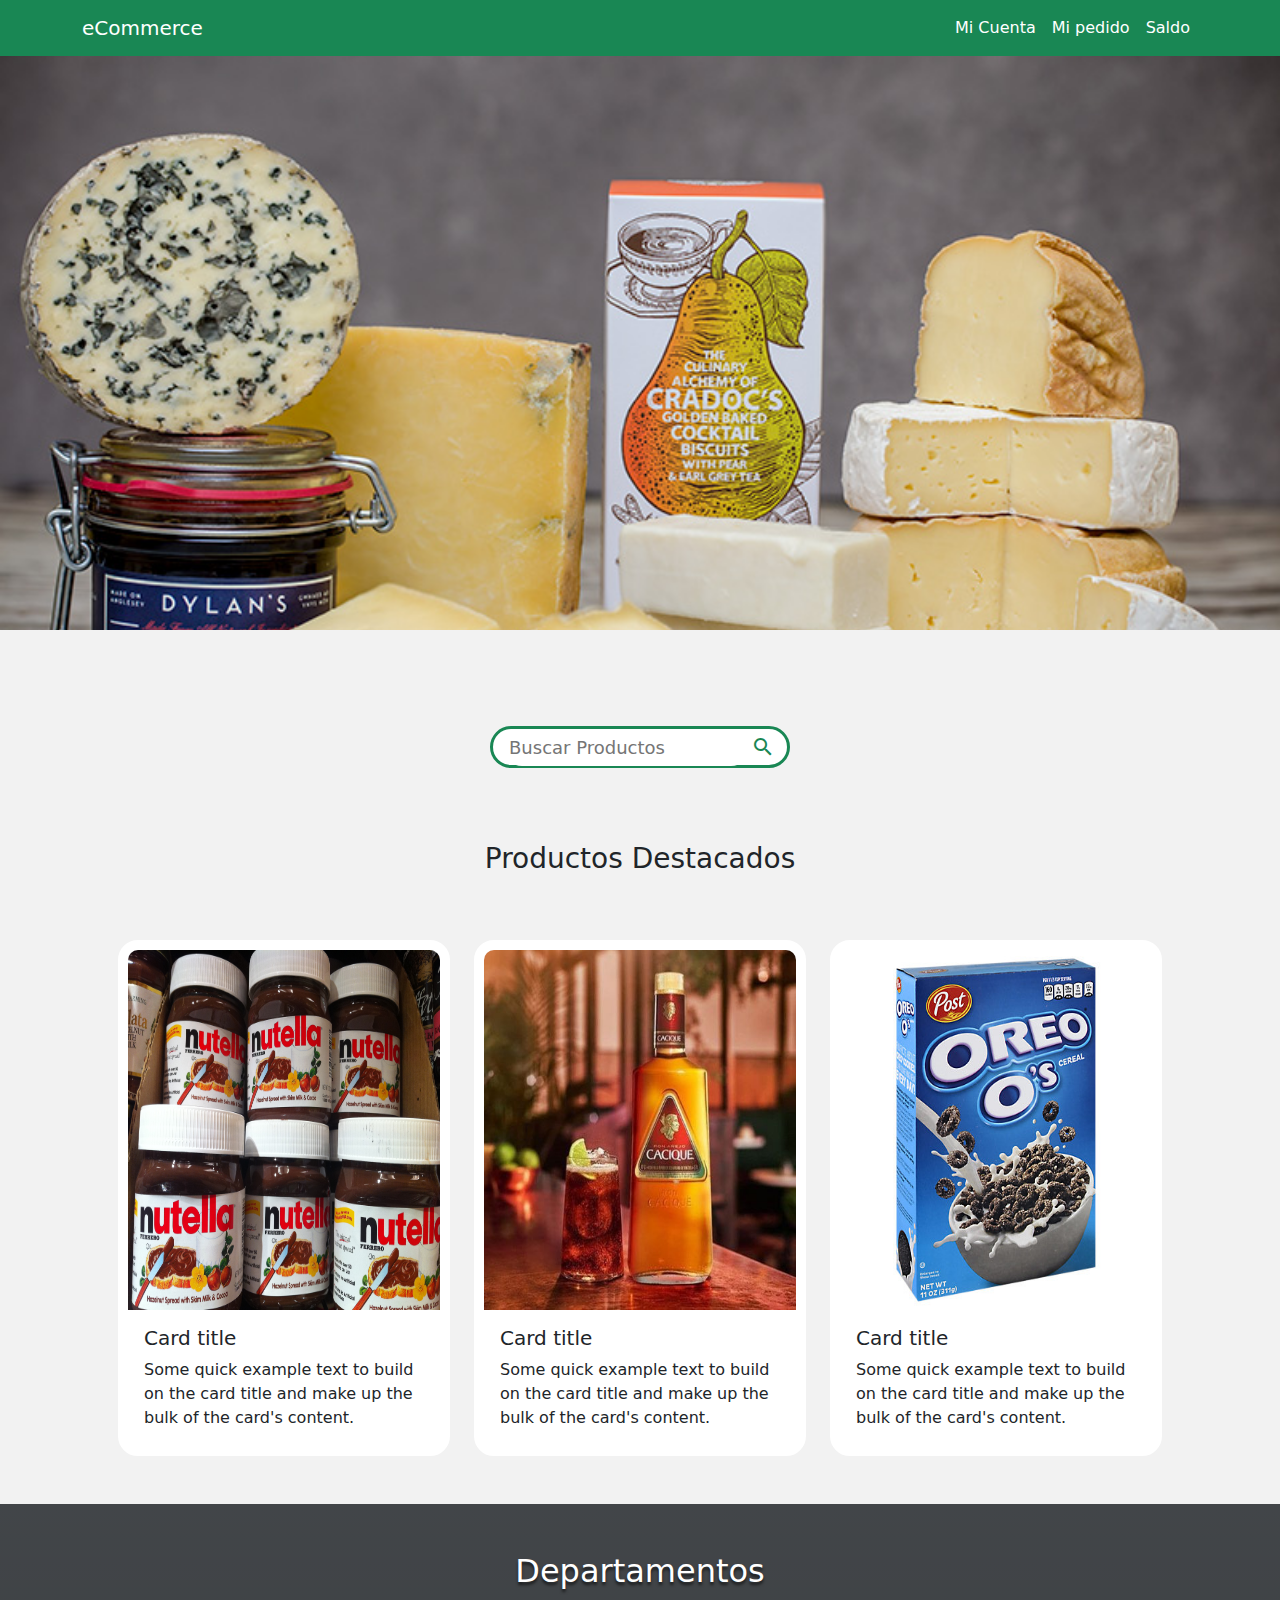
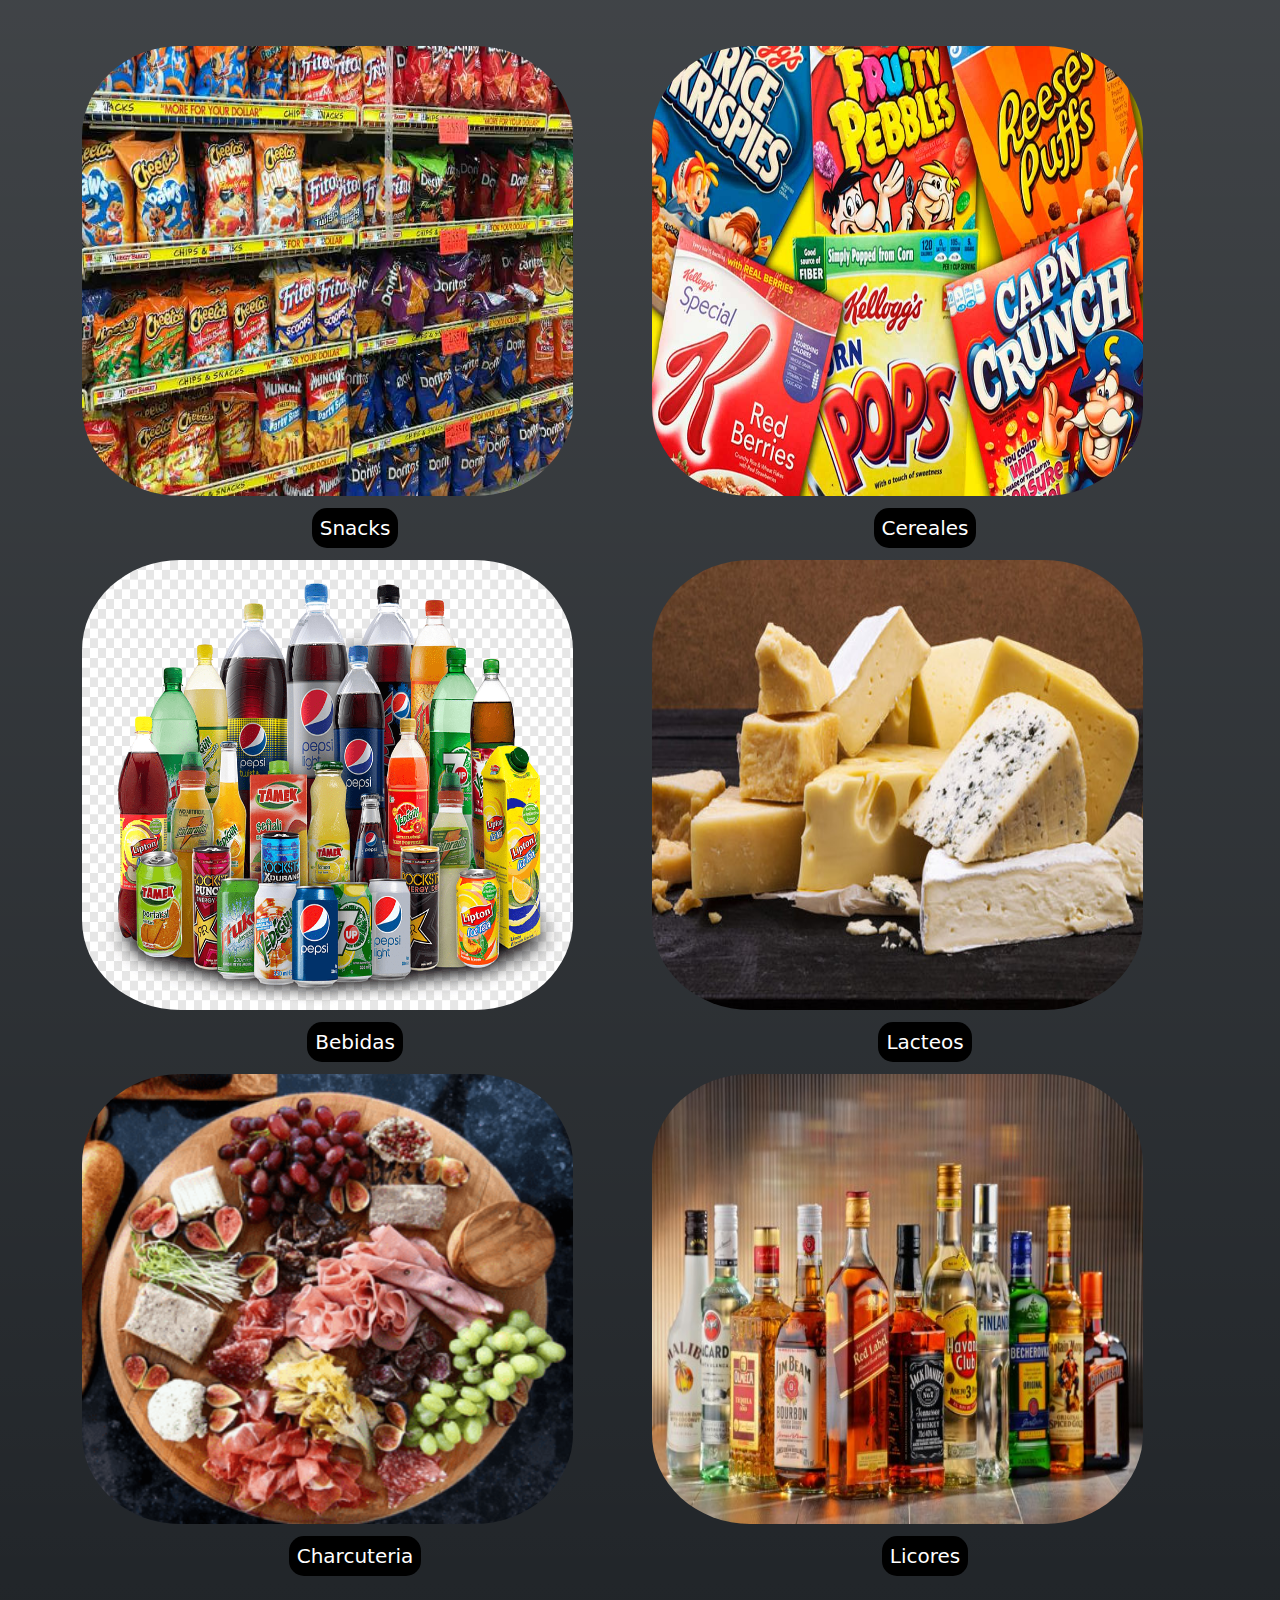
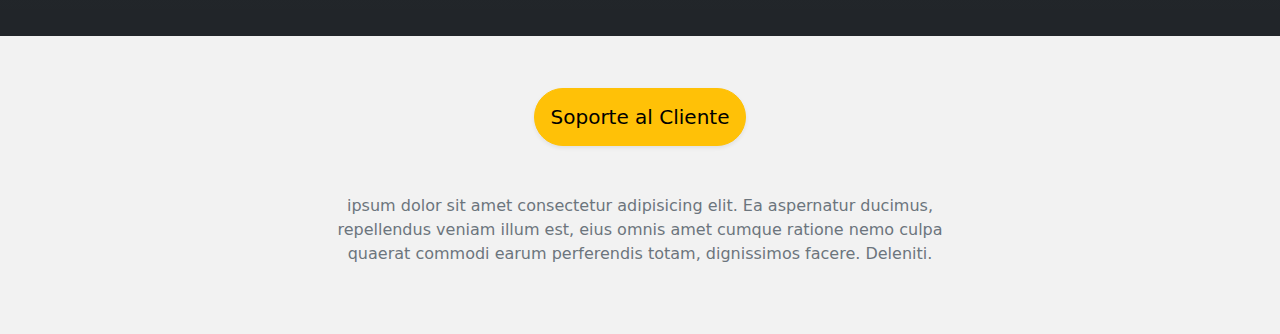
==== commit 6625d3ac: "link a login" ====
--- a/index.html
+++ b/index.html
@@ -29,7 +29,7 @@
             </button>
             <div class="collapse navbar-collapse justify-content-end" id="navbarSupportedContent">
                 <ul class="navbar-nav">
-                    <li class="nav-item"> <a class="nav-link" href="#">Mi Cuenta</a> </li>
+                    <li class="nav-item"> <a class="nav-link" href="login.html">Mi Cuenta</a> </li>
                     <li class="nav-item"> <a class="nav-link" href="#">Mi pedido</a> </li>
                     <li class="nav-item"> <a class="nav-link" href="#">Saldo</a> </li>
                 </ul>
--- a/css/main.css
+++ b/css/main.css
@@ -107,6 +107,11 @@
   border-radius: 15px;
 }
 
+.form-control, .btn {
+  min-height: 3.125rem;
+  line-height: initial;
+}
+
 @media only screen and (max-width: 576px) {
   .carousel-item {
     height: 70vh;
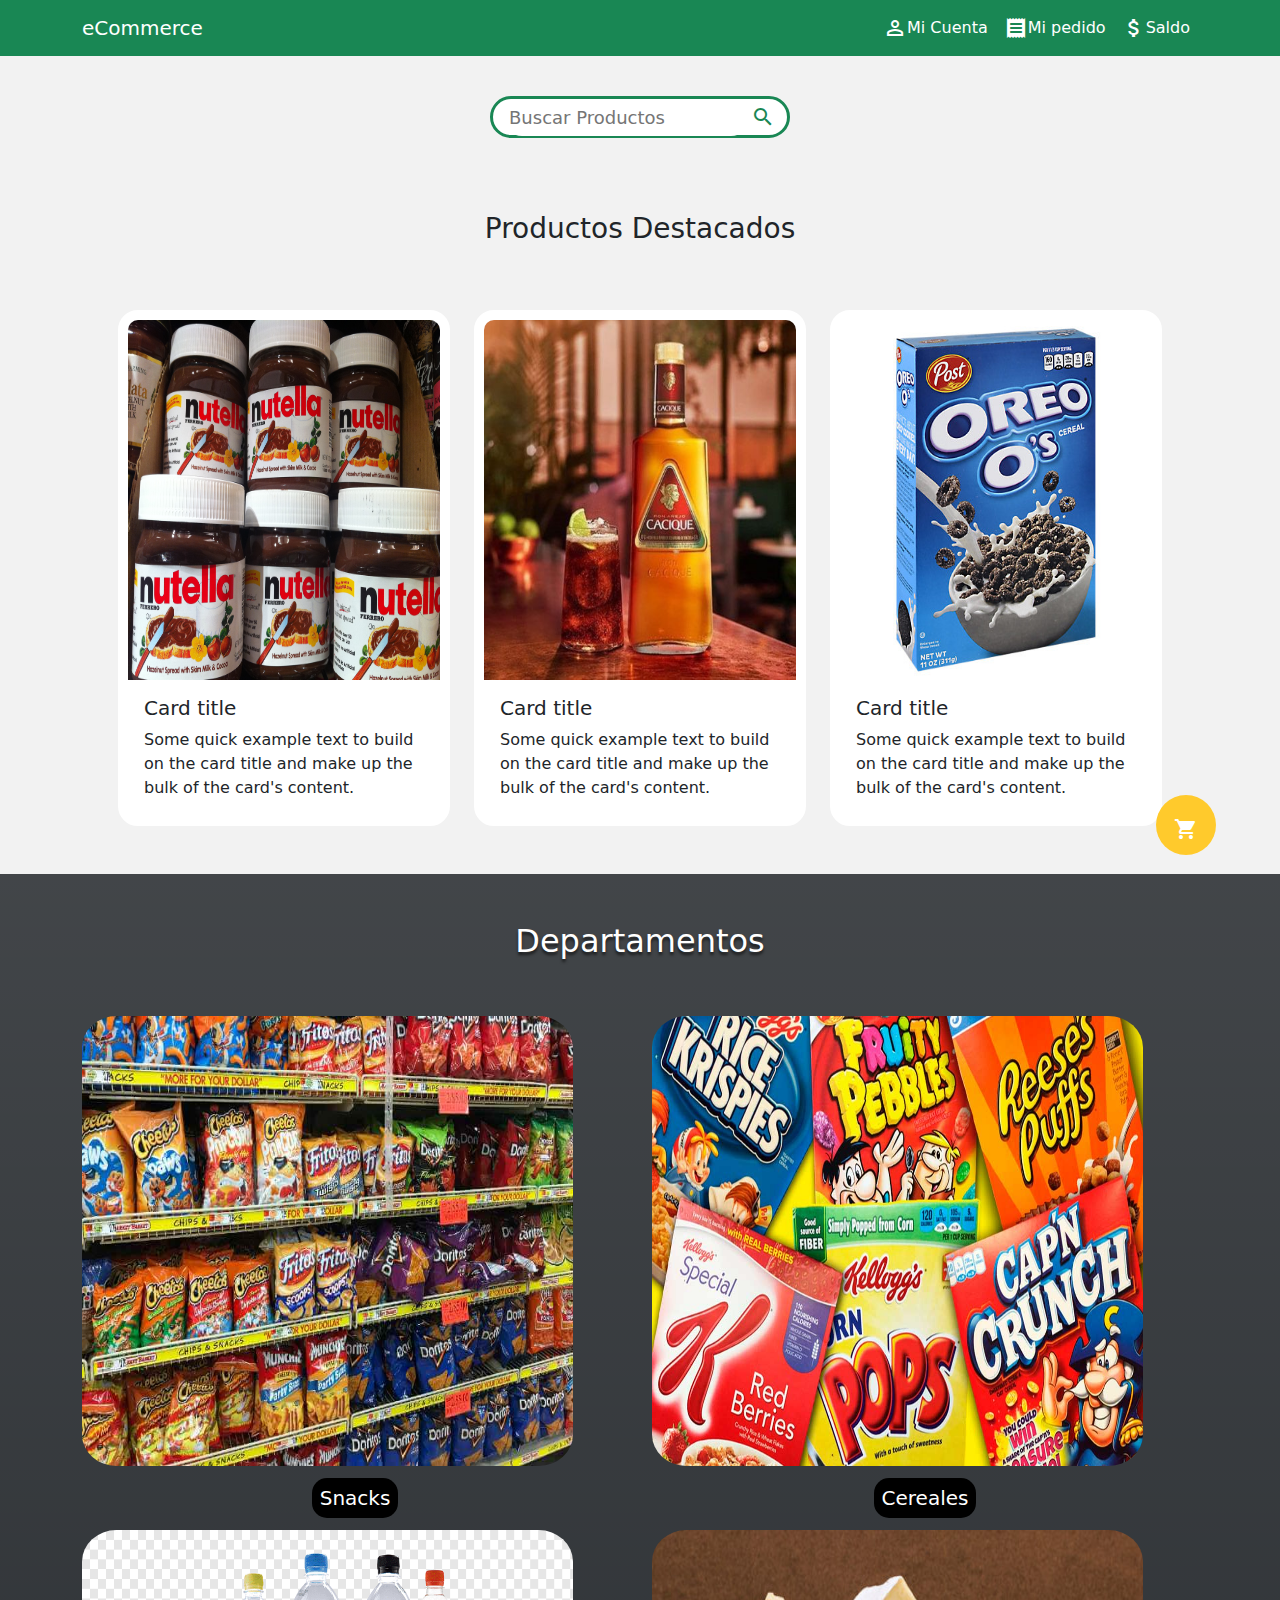
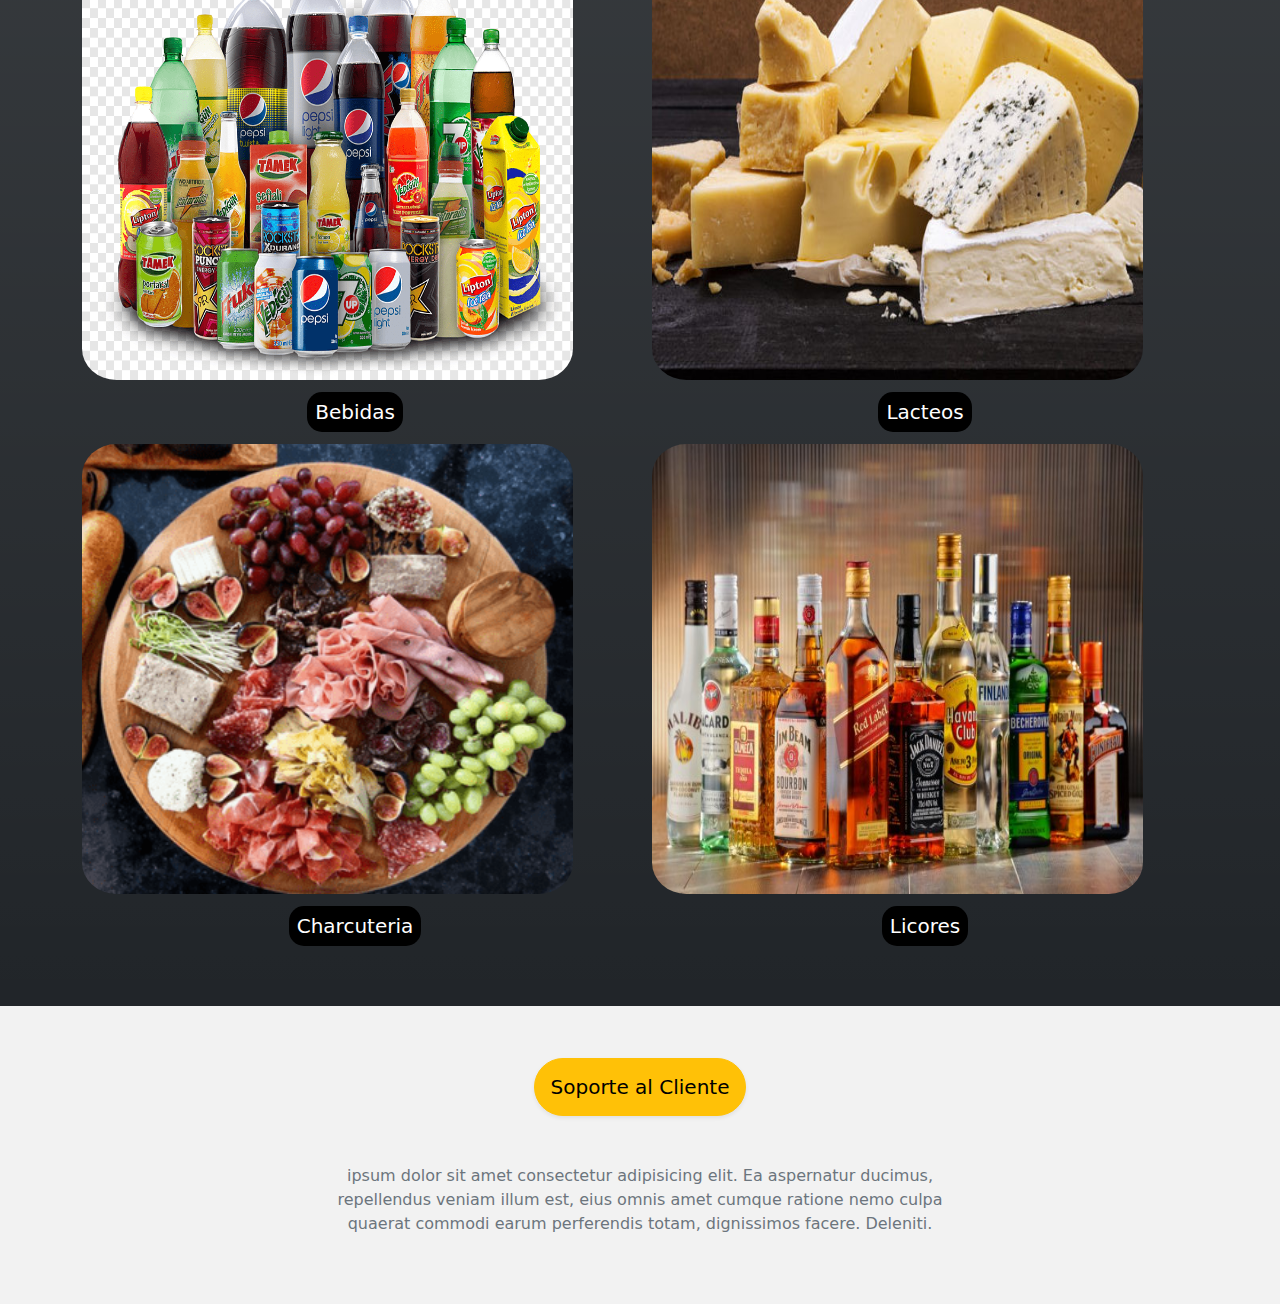
==== commit 587103d2: "feat(shopping-cart): Agregada la base y corregidos algunos detalles" ====
--- a/index.html
+++ b/index.html
@@ -1,197 +1,256 @@
 <!DOCTYPE html>
 <html lang="es">
-<head>
-    <meta charset="UTF-8">
-    <meta http-equiv="X-UA-Compatible" content="IE=edge">
-    <meta name="viewport" content="width=device-width, initial-scale=1.0">
+  <head>
+    <meta charset="UTF-8" />
+    <meta http-equiv="X-UA-Compatible" content="IE=edge" />
+    <meta name="viewport" content="width=device-width, initial-scale=1.0" />
     <title>eCommerce | Bodegón Virtual</title>
-    <link href="https://fonts.googleapis.com/icon?family=Material+Icons"
-      rel="stylesheet">
-    <link rel="stylesheet" href="css/bootstrap.min.css">
-    <link rel="stylesheet" href="css/main.css">
-</head>
-<body>
-
+    <link rel="stylesheet" href="css/bootstrap.min.css" />
+    <link rel="stylesheet" href="css/main.css" />
+  </head>
+  <body>
     <!-- NAVBAR -->
 
     <nav class="navbar navbar-expand-md navbar-dark bg-success fixed-top">
-        <div class="container-md">
-            <a class="navbar-brand" href="index.html"> <span>e</span>Commerce </a>
-            <button 
-                class="navbar-toggler" 
-                type="button"  
-                data-bs-toggle="collapse" 
-                data-bs-target="#navbarSupportedContent"
-                aria-controls="navbarSupportedContent"
-                aria-expanded="false"
-                aria-label="Toogle navigation"> 
-                <span class="navbar-toggler-icon"></span> 
-            </button>
-            <div class="collapse navbar-collapse justify-content-end" id="navbarSupportedContent">
-                <ul class="navbar-nav">
-                    <li class="nav-item"> <a class="nav-link" href="login.html">Mi Cuenta</a> </li>
-                    <li class="nav-item"> <a class="nav-link" href="#">Mi pedido</a> </li>
-                    <li class="nav-item"> <a class="nav-link" href="#">Saldo</a> </li>
-                </ul>
-            </div>  
-        </div>
+      <div class="container-md">
+        <a class="navbar-brand" href="index.html"> <span>e</span>Commerce </a>
+        <button
+          class="navbar-toggler"
+          type="button"
+          data-bs-toggle="collapse"
+          data-bs-target="#navbarSupportedContent"
+          aria-controls="navbarSupportedContent"
+          aria-expanded="false"
+          aria-label="Toogle navigation"
+        >
+          <span class="navbar-toggler-icon"></span>
+        </button>
+        <div
+          class="collapse navbar-collapse justify-content-end"
+          id="navbarSupportedContent"
+        >
+          <ul class="navbar-nav">
+            <li class="nav-item">
+              <a class="nav-link d-flex align-items-center" href="login.html"
+                ><span class="material-icons text-white"> perm_identity </span
+                >Mi Cuenta
+              </a>
+            </li>
+            <li class="nav-item">
+              <a class="nav-link d-flex align-items-center" href="#">
+                <span class="material-icons"> receipt </span>Mi pedido</a
+              >
+            </li>
+            <li class="nav-item">
+              <a class="nav-link d-flex align-items-center" href="#"
+                ><span class="material-icons"> attach_money </span>Saldo
+              </a>
+            </li>
+          </ul>
+        </div>
+      </div>
     </nav>
 
-    <!-- CARROUSEL -->
-
-    <div class="carousel slide" id="mainSlider" data-bs-ride="carousel">
-        <div class="carousel-inner">
-            <div class="carousel-item active">
-                <img src="images/cheese.jpg" alt="" class="d-block w-100">
-            </div>
-            <div class="carousel-item">
-                <img src="images/Rum.jpg" alt="" class="d-block w-100">
-            </div>
-            <div class="carousel-item">
-                <img src="images/snacks.jpg" alt="" class="d-block w-100">
-            </div>
-        </div>
-    </div>
-
     <!-- SEARCH BAR -->
 
     <div class="container-sm boxContainer">
-        <table class="elementsContainer">
-            <tr>
-                <td>
-                    <input type="text" placeholder="Buscar Productos" class="search">
-                </td>
-                <td>
-                    <a href="#"> <span class="material-icons text-success">search</span> </a>
-                </td>
-            </tr>
-        </table>
+      <table class="elementsContainer">
+        <tr>
+          <td>
+            <input type="text" placeholder="Buscar Productos" class="search" />
+          </td>
+          <td>
+            <a href="#">
+              <span class="material-icons text-success">search</span>
+            </a>
+          </td>
+        </tr>
+      </table>
     </div>
 
     <!-- FEATURED -->
 
     <div id="featured">
-        <div class="container-md p-5">
-            <div class="row pt-3 pb-5 h1">
-                <h3 class="text-center">Productos Destacados</h3>
-            </div>
-            <div class="row">
-                <div class="col-sm">
-                    <div class="card w-100 card-border mn-5">
-                        <img src="images/nutella.jpg" class="feat-item card-img-top w-100" alt="...">
-                        <div class="card-body">
-                          <h5 class="card-title">Card title</h5>
-                          <p class="card-text">Some quick example text to build on the card title and make up the bulk of the card's content.</p>
-                        </div>
-                      </div>
-                </div>
-                <div class="col-sm">
-                    <div class="card w-100 card-border mn-5">
-                        <img src="images/rum-cacique.jpg" class="feat-item card-img-top" alt="...">
-                        <div class="card-body">
-                          <h5 class="card-title">Card title</h5>
-                          <p class="card-text">Some quick example text to build on the card title and make up the bulk of the card's content.</p>
-                        </div>
-                      </div>
-                </div>
-                <div class="col-sm">
-                    <div class="card w-100 card-border mn-5">
-                        <img src="images/oreocereal.jpg" class="feat-item card-img-top" alt="...">
-                        <div class="card-body">
-                          <h5 class="card-title">Card title</h5>
-                          <p class="card-text">Some quick example text to build on the card title and make up the bulk of the card's content.</p>
-                        </div>
-                      </div>
-                </div>
-            </div>
-        </div>
-    </div> 
-        
+      <div class="container-md p-5">
+        <div class="row pt-3 pb-5 h1">
+          <h3 class="text-center">Productos Destacados</h3>
+        </div>
+        <div class="row">
+          <div class="col-sm">
+            <div class="card w-100 card-border mn-5">
+              <img
+                src="images/nutella.jpg"
+                class="feat-item card-img-top w-100"
+                alt="..."
+              />
+              <div class="card-body">
+                <h5 class="card-title">Card title</h5>
+                <p class="card-text">
+                  Some quick example text to build on the card title and make up
+                  the bulk of the card's content.
+                </p>
+              </div>
+            </div>
+          </div>
+          <div class="col-sm">
+            <div class="card w-100 card-border mn-5">
+              <img
+                src="images/rum-cacique.jpg"
+                class="feat-item card-img-top"
+                alt="..."
+              />
+              <div class="card-body">
+                <h5 class="card-title">Card title</h5>
+                <p class="card-text">
+                  Some quick example text to build on the card title and make up
+                  the bulk of the card's content.
+                </p>
+              </div>
+            </div>
+          </div>
+          <div class="col-sm">
+            <div class="card w-100 card-border mn-5">
+              <img
+                src="images/oreocereal.jpg"
+                class="feat-item card-img-top"
+                alt="..."
+              />
+              <div class="card-body">
+                <h5 class="card-title">Card title</h5>
+                <p class="card-text">
+                  Some quick example text to build on the card title and make up
+                  the bulk of the card's content.
+                </p>
+              </div>
+            </div>
+          </div>
+        </div>
+      </div>
+    </div>
+
     <!-- DEPARTMENTS -->
-    
+
     <div id="departments" class="px-5 pb-5 bg-dark bg-gradient">
-        <div class="container">
-            <div class="row">
-                <h2 class="text-center text-white p-5 text-shadow">Departamentos</h2>
-            </div>
-            <div class="row row-cols-2 row-cols-sm-2">
-                <div class="col-sm">
-                    <a href="snacks.html">
-                        <img src="images/d-snacks.jpg" alt="" class="dept">
-                    </a>
-                    <div class="text-center"> 
-                        <span class="dept-name h5 p-2 text-white">Snacks</span>
-                    </div>
-                </div>
-                <div class="col-sm">
-                    <a href="cereales.html">
-                        <img src="images/d-cereales.jpg" alt="" class="dept">
-                    </a>
-                    <div class="text-center"> 
-                        <span class="dept-name h5 p-2 text-white">Cereales</span>
-                    </div>
-                </div>
-                <div class="col-sm">
-                    <a href="bebidas.html">
-                        <img src="images/d-bebidas.png" alt="" class="dept">
-                    </a>
-                    <div class="text-center"> 
-                        <span class="dept-name h5 p-2 text-white">Bebidas</span>
-                    </div>
-                </div>
-                <div class="col-sm">
-                    <a href="lacteos.html">
-                        <img src="images/d-quesos.jpg" alt="" class="dept">
-                    </a>
-                    <div class="text-center"> 
-                        <span class="dept-name h5 p-2 text-white">Lacteos</span>
-                    </div>
-                </div>
-                <div class="col-sm">
-                    <a href="charcuteria.html">
-                        <img src="images/d-charcuteria.png" alt="" class="dept">
-                    </a>
-                    <div class="text-center"> 
-                        <span class="dept-name h5 p-2 text-white">Charcuteria</span>
-                    </div>
-                </div>
-                <div class="col-sm">
-                    <a href="licores.html">
-                        <img src="images/d-licores.jpg" alt="" class="dept">
-                    </a>
-                    <div class="text-center"> 
-                        <span class="dept-name h5 p-2 text-white">Licores</span>
-                    </div>
-                </div>
-            </div>
-        </div>
-    </div>
-    
+      <div class="container">
+        <div class="row">
+          <h2 class="text-center text-white p-5 text-shadow">Departamentos</h2>
+        </div>
+        <div class="row row-cols-2 row-cols-sm-2">
+          <div class="col-sm">
+            <a href="snacks.html">
+              <img src="images/d-snacks.jpg" alt="" class="dept" />
+            </a>
+            <div class="text-center">
+              <span class="dept-name h5 p-2 text-white">Snacks</span>
+            </div>
+          </div>
+          <div class="col-sm">
+            <a href="cereales.html">
+              <img src="images/d-cereales.jpg" alt="" class="dept" />
+            </a>
+            <div class="text-center">
+              <span class="dept-name h5 p-2 text-white">Cereales</span>
+            </div>
+          </div>
+          <div class="col-sm">
+            <a href="bebidas.html">
+              <img src="images/d-bebidas.png" alt="" class="dept" />
+            </a>
+            <div class="text-center">
+              <span class="dept-name h5 p-2 text-white">Bebidas</span>
+            </div>
+          </div>
+          <div class="col-sm">
+            <a href="lacteos.html">
+              <img src="images/d-quesos.jpg" alt="" class="dept" />
+            </a>
+            <div class="text-center">
+              <span class="dept-name h5 p-2 text-white">Lacteos</span>
+            </div>
+          </div>
+          <div class="col-sm">
+            <a href="charcuteria.html">
+              <img src="images/d-charcuteria.png" alt="" class="dept" />
+            </a>
+            <div class="text-center">
+              <span class="dept-name h5 p-2 text-white">Charcuteria</span>
+            </div>
+          </div>
+          <div class="col-sm">
+            <a href="licores.html">
+              <img src="images/d-licores.jpg" alt="" class="dept" />
+            </a>
+            <div class="text-center">
+              <span class="dept-name h5 p-2 text-white">Licores</span>
+            </div>
+          </div>
+        </div>
+      </div>
+    </div>
+
     <!-- FOOTER -->
 
     <div id="footer" class="p-1">
-        <div class="container w-50 pt-5">
-            <div class="row justify-content-md-center">
-                <div class="col text-center">
-                    <a href="#">
-                        <button class="btn btn-lg rounded-pill btn-warning w10 p-3 shadow-sm">Soporte al Cliente</button>
-                    </a>
-                </div>
-            </div>
-            <div class="row justify-content-md-center py-5 text-muted">
-                <div class="col text-center ">
-                    <p>
-                        ipsum dolor sit amet consectetur adipisicing elit. Ea aspernatur ducimus, repellendus veniam illum est, eius omnis amet cumque ratione nemo culpa quaerat commodi earum perferendis totam, dignissimos facere. Deleniti.
-                    </p>
-                </div> 
-            </div>
-        </div>
-    </div>
-    
+      <div class="container w-50 pt-5">
+        <div class="row justify-content-md-center">
+          <div class="col text-center">
+            <a href="#">
+              <button
+                class="btn btn-lg rounded-pill btn-warning w10 p-3 shadow-sm"
+              >
+                Soporte al Cliente
+              </button>
+            </a>
+          </div>
+        </div>
+        <div class="row justify-content-md-center py-5 text-muted">
+          <div class="col text-center">
+            <p>
+              ipsum dolor sit amet consectetur adipisicing elit. Ea aspernatur
+              ducimus, repellendus veniam illum est, eius omnis amet cumque
+              ratione nemo culpa quaerat commodi earum perferendis totam,
+              dignissimos facere. Deleniti.
+            </p>
+          </div>
+        </div>
+      </div>
+    </div>
+
+    <!-- VARIOS -->
+
+    <a
+      href="#"
+      data-bs-toggle="offcanvas"
+      data-bs-target="#offcanvasBottom"
+      aria-controls="offcanvasBottom"
+      class="float"
+    >
+      <span class="material-icons my-float">shopping_cart</span>
+    </a>
+
+    <div
+      class="offcanvas offcanvas-bottom"
+      tabindex="-1"
+      id="offcanvasBottom"
+      aria-labelledby="offcanvasBottomLabel"
+    >
+      <div class="offcanvas-header">
+        <h5 class="offcanvas-title" id="offcanvasBottomLabel">
+          Carrito de compras
+        </h5>
+        <button
+          type="button"
+          class="btn-close text-reset"
+          data-bs-dismiss="offcanvas"
+          aria-label="Close"
+        ></button>
+      </div>
+      <div class="offcanvas-body small">...</div>
+    </div>
+
     <!-- JAVASCRIPT -->
 
     <script src="js/popper.min.js"></script>
     <script src="js/bootstrap.min.js"></script>
-    
-</body>
-</html>+  </body>
+</html>
--- a/css/main.css
+++ b/css/main.css
@@ -91,7 +91,7 @@
   transition: all ease-out 0.2s;
   height: 50vh;
   width: 90%;
-  border-radius: 20%;
+  border-radius: 7%;
 }
 
 .dept:hover {
@@ -126,4 +126,56 @@
     height: 125px;
   }
 }
+
+
+.float{
+	position:fixed;
+	width:60px;
+	height:60px;
+	bottom:5vh;
+	right:5vw;
+	background-color:#ffca2c;
+	color:#FFF;
+	border-radius:50px;
+	text-align:center;
+}
+
+.my-float{
+	margin-top:22px;
+}
+
+@font-face {
+  font-family: 'Material Icons';
+  font-style: normal;
+  font-weight: 400;
+  src: local('Material Icons'),
+    local('MaterialIcons-Regular'),
+    url(../misc/MaterialIcons-Regular.ttf) format('truetype');
+}
+
+.material-icons {
+  font-family: 'Material Icons';
+  font-weight: normal;
+  font-style: normal;
+  font-size: 24px;  /* Preferred icon size */
+  display: inline-block;
+  line-height: 1;
+  text-transform: none;
+  letter-spacing: normal;
+  word-wrap: normal;
+  white-space: nowrap;
+  direction: ltr;
+
+  /* Support for all WebKit browsers. */
+  -webkit-font-smoothing: antialiased;
+  /* Support for Safari and Chrome. */
+  text-rendering: optimizeLegibility;
+
+  /* Support for Firefox. */
+  -moz-osx-font-smoothing: grayscale;
+
+  /* Support for IE. */
+  font-feature-settings: 'liga';
+}
+
 /*# sourceMappingURL=main.css.map */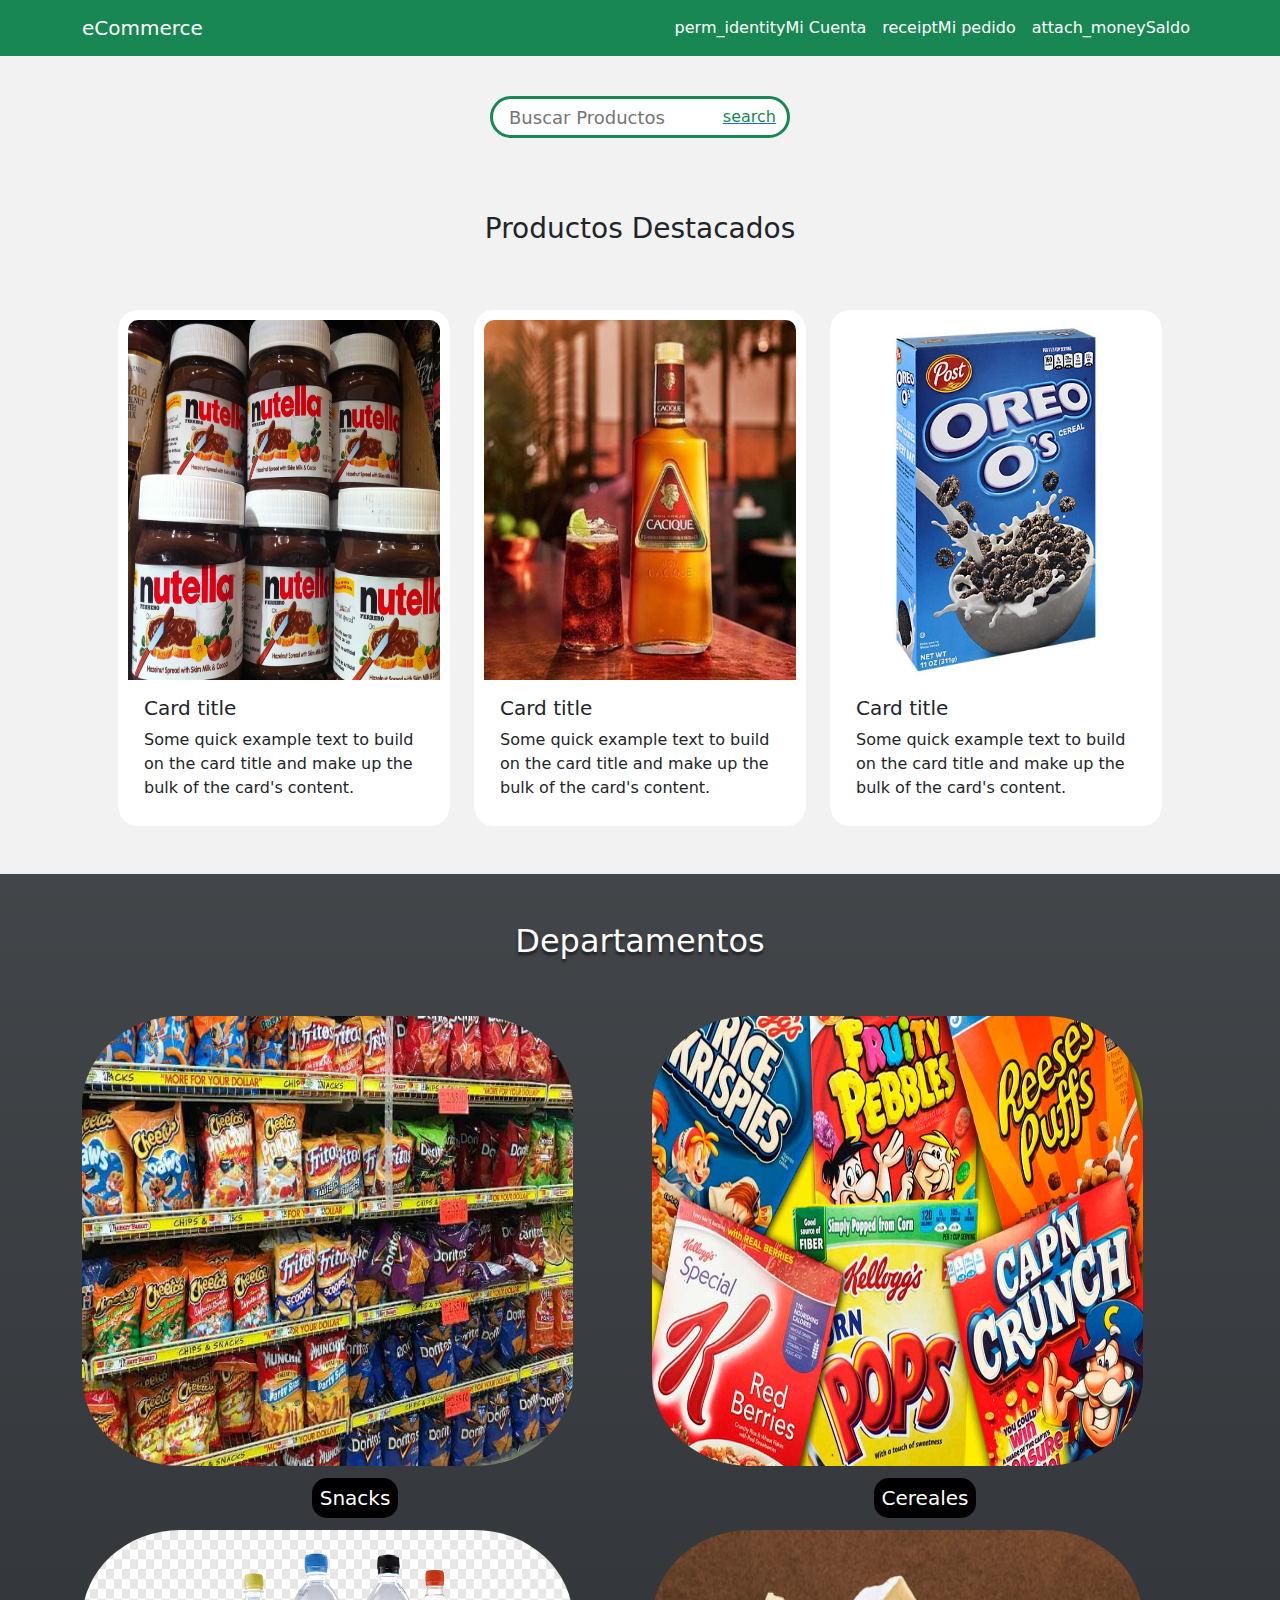
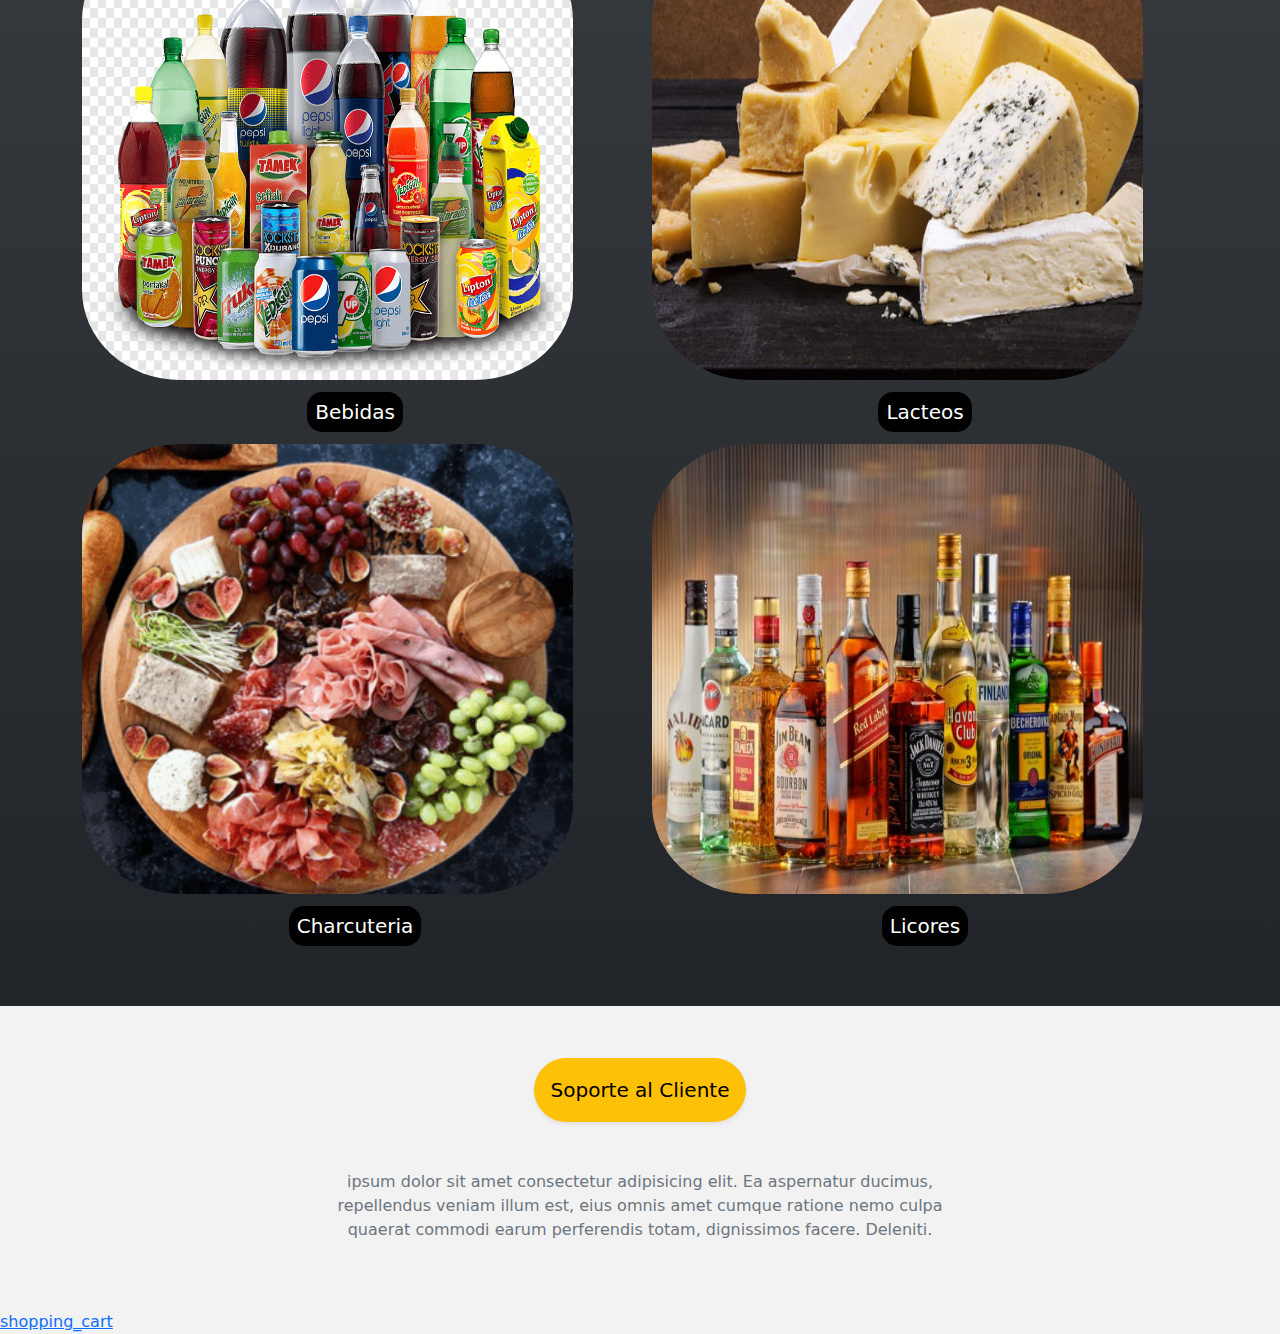
==== commit 8bbeaf29: "Sistema de checkout" ====
--- a/index.html
+++ b/index.html
@@ -37,7 +37,7 @@
               </a>
             </li>
             <li class="nav-item">
-              <a class="nav-link d-flex align-items-center" href="#">
+              <a class="nav-link d-flex align-items-center" href="cart.html">
                 <span class="material-icons"> receipt </span>Mi pedido</a
               >
             </li>
@@ -137,7 +137,7 @@
         </div>
         <div class="row row-cols-2 row-cols-sm-2">
           <div class="col-sm">
-            <a href="snacks.html">
+            <a href="departamento.html">
               <img src="images/d-snacks.jpg" alt="" class="dept" />
             </a>
             <div class="text-center">
@@ -145,7 +145,7 @@
             </div>
           </div>
           <div class="col-sm">
-            <a href="cereales.html">
+            <a href="departamento.html">
               <img src="images/d-cereales.jpg" alt="" class="dept" />
             </a>
             <div class="text-center">
@@ -153,7 +153,7 @@
             </div>
           </div>
           <div class="col-sm">
-            <a href="bebidas.html">
+            <a href="departamento.html">
               <img src="images/d-bebidas.png" alt="" class="dept" />
             </a>
             <div class="text-center">
@@ -161,7 +161,7 @@
             </div>
           </div>
           <div class="col-sm">
-            <a href="lacteos.html">
+            <a href="departamento.html">
               <img src="images/d-quesos.jpg" alt="" class="dept" />
             </a>
             <div class="text-center">
@@ -169,7 +169,7 @@
             </div>
           </div>
           <div class="col-sm">
-            <a href="charcuteria.html">
+            <a href="departamento.html">
               <img src="images/d-charcuteria.png" alt="" class="dept" />
             </a>
             <div class="text-center">
@@ -177,7 +177,7 @@
             </div>
           </div>
           <div class="col-sm">
-            <a href="licores.html">
+            <a href="departamento.html">
               <img src="images/d-licores.jpg" alt="" class="dept" />
             </a>
             <div class="text-center">
--- a/css/main.css
+++ b/css/main.css
@@ -91,7 +91,7 @@
   transition: all ease-out 0.2s;
   height: 50vh;
   width: 90%;
-  border-radius: 7%;
+  border-radius: 20%;
 }
 
 .dept:hover {
@@ -105,11 +105,6 @@
   margin: 12px auto;
   text-align: center;
   border-radius: 15px;
-}
-
-.form-control, .btn {
-  min-height: 3.125rem;
-  line-height: initial;
 }
 
 @media only screen and (max-width: 576px) {
@@ -126,56 +121,4 @@
     height: 125px;
   }
 }
-
-
-.float{
-	position:fixed;
-	width:60px;
-	height:60px;
-	bottom:5vh;
-	right:5vw;
-	background-color:#ffca2c;
-	color:#FFF;
-	border-radius:50px;
-	text-align:center;
-}
-
-.my-float{
-	margin-top:22px;
-}
-
-@font-face {
-  font-family: 'Material Icons';
-  font-style: normal;
-  font-weight: 400;
-  src: local('Material Icons'),
-    local('MaterialIcons-Regular'),
-    url(../misc/MaterialIcons-Regular.ttf) format('truetype');
-}
-
-.material-icons {
-  font-family: 'Material Icons';
-  font-weight: normal;
-  font-style: normal;
-  font-size: 24px;  /* Preferred icon size */
-  display: inline-block;
-  line-height: 1;
-  text-transform: none;
-  letter-spacing: normal;
-  word-wrap: normal;
-  white-space: nowrap;
-  direction: ltr;
-
-  /* Support for all WebKit browsers. */
-  -webkit-font-smoothing: antialiased;
-  /* Support for Safari and Chrome. */
-  text-rendering: optimizeLegibility;
-
-  /* Support for Firefox. */
-  -moz-osx-font-smoothing: grayscale;
-
-  /* Support for IE. */
-  font-feature-settings: 'liga';
-}
-
 /*# sourceMappingURL=main.css.map */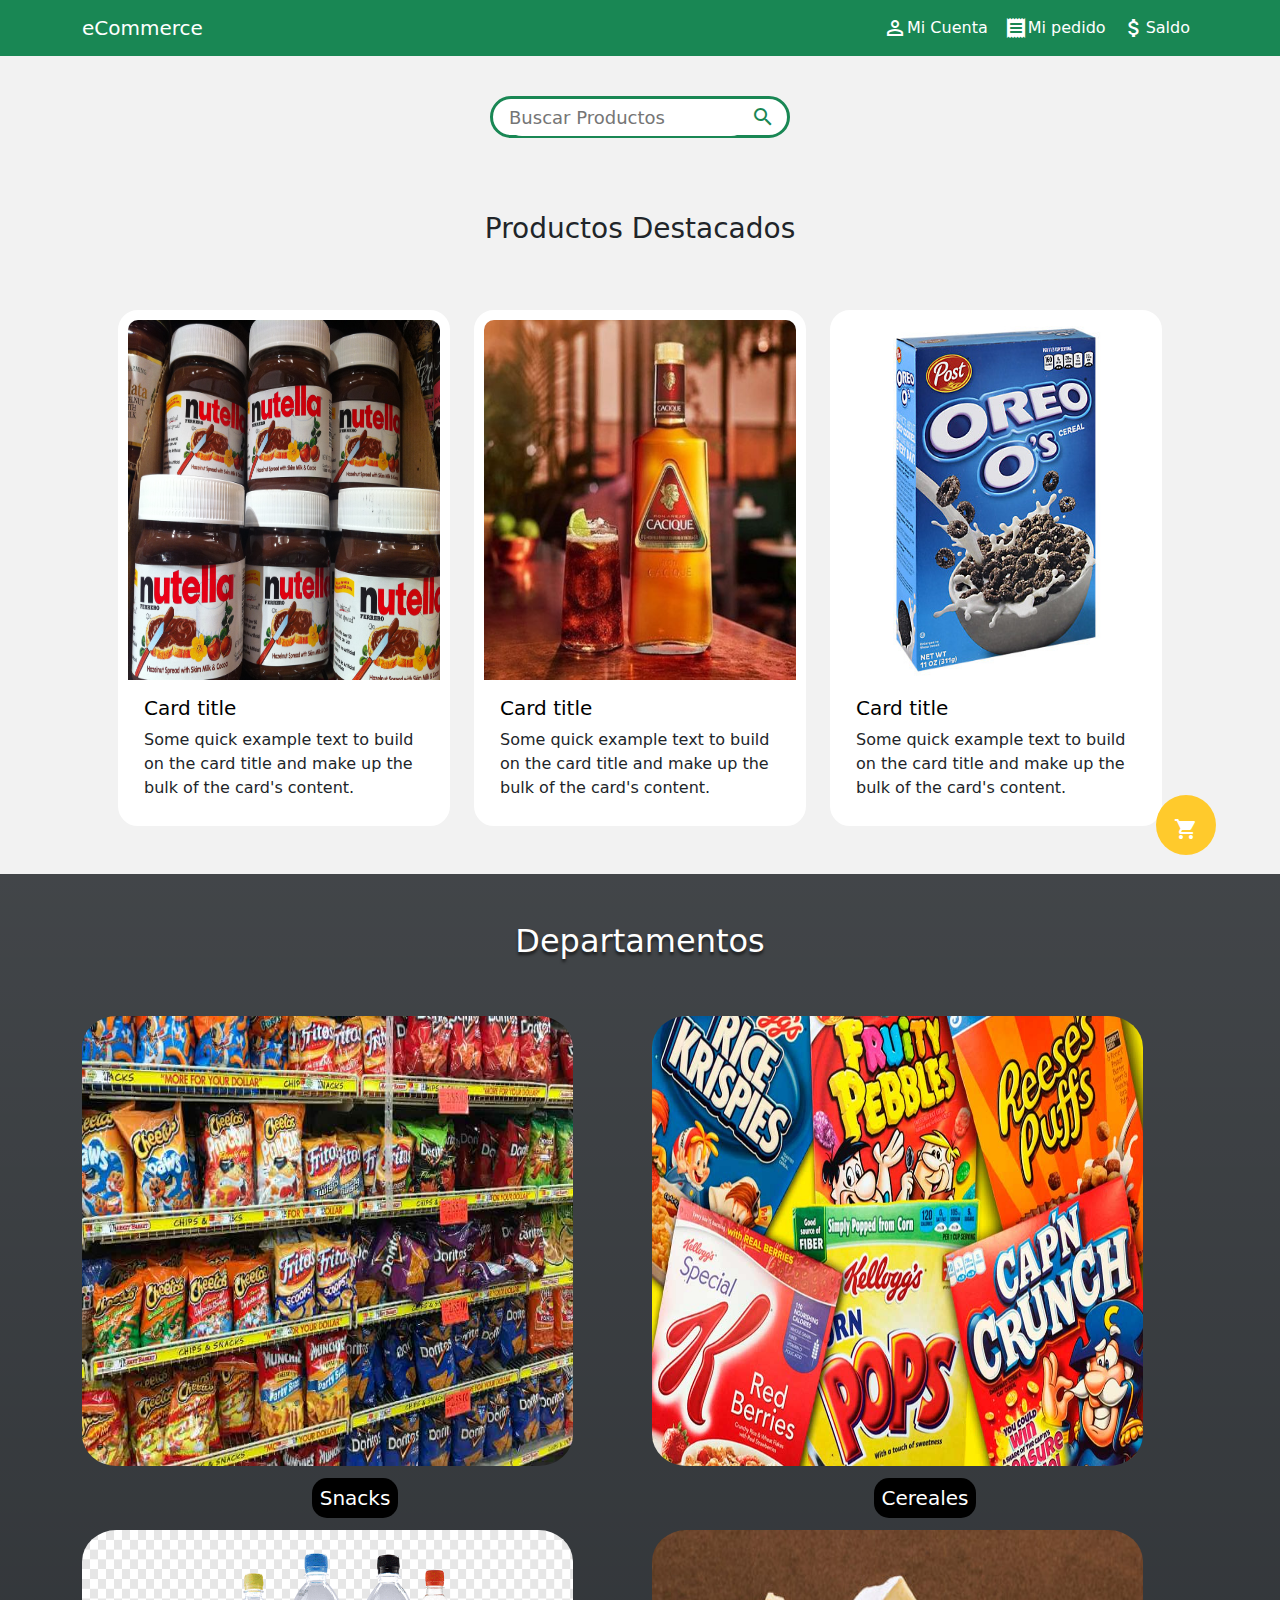
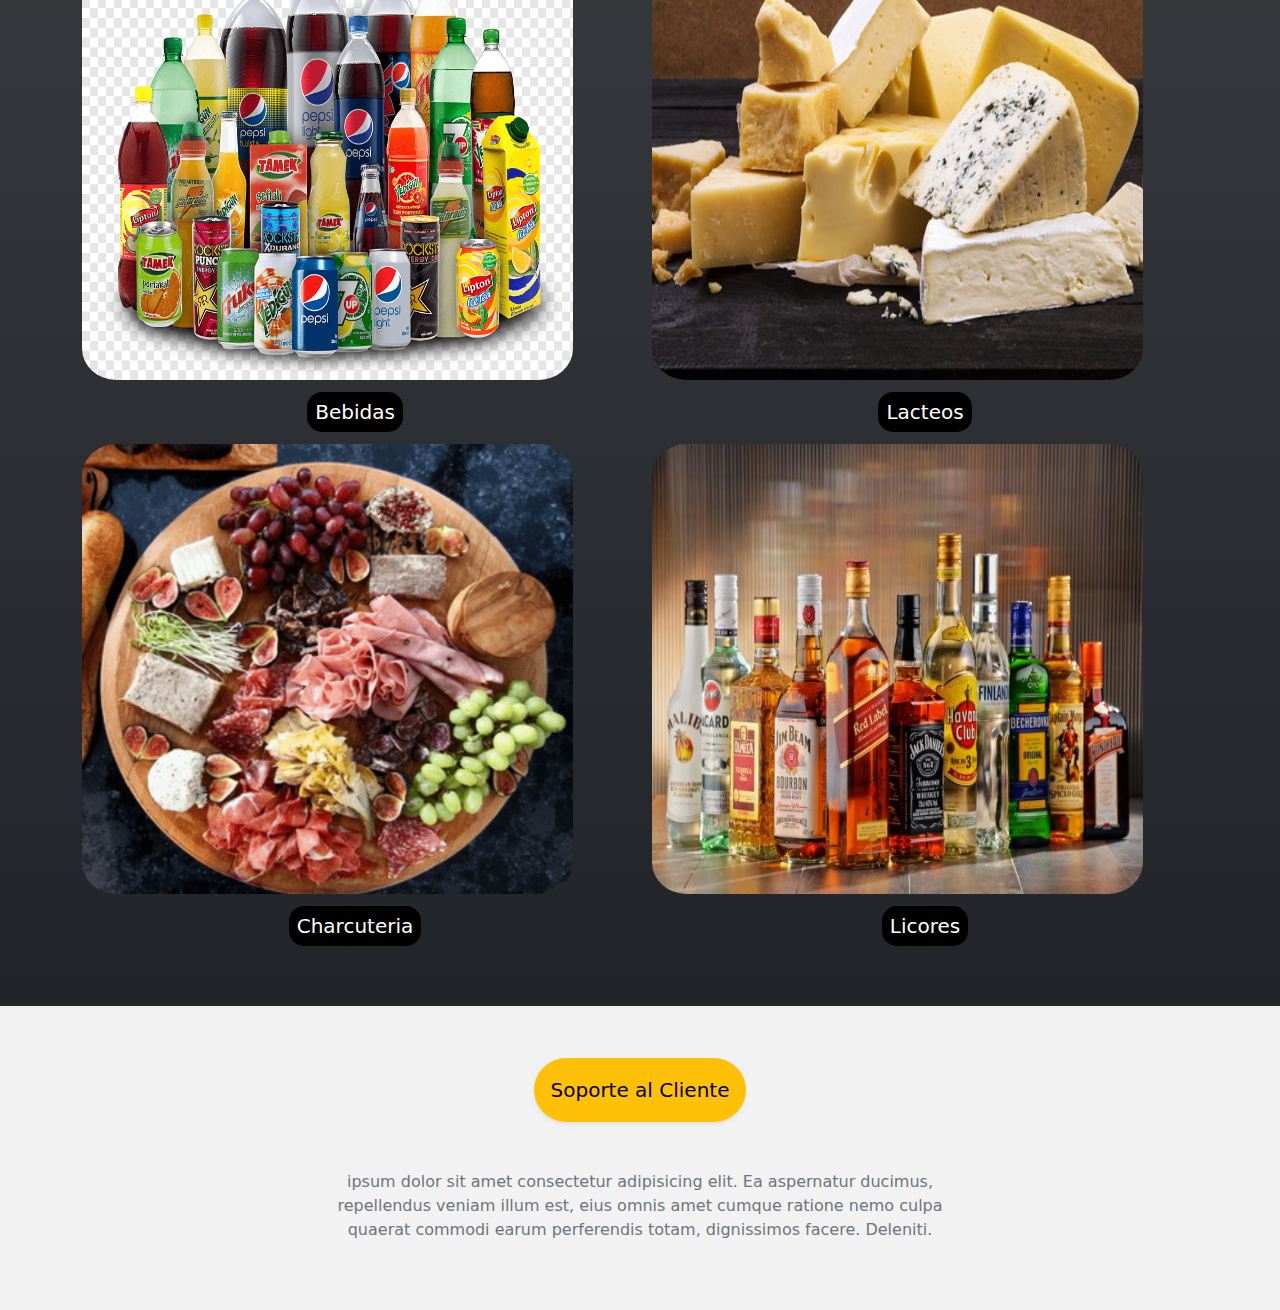
==== commit 12d8a882: "Product Detail - links to PD" ====
--- a/index.html
+++ b/index.html
@@ -84,7 +84,7 @@
                 alt="..."
               />
               <div class="card-body">
-                <h5 class="card-title">Card title</h5>
+                <h5 class="card-title"> <a href="product-detail.html">Card title</a> </h5>
                 <p class="card-text">
                   Some quick example text to build on the card title and make up
                   the bulk of the card's content.
@@ -100,7 +100,7 @@
                 alt="..."
               />
               <div class="card-body">
-                <h5 class="card-title">Card title</h5>
+                <h5 class="card-title"> <a href="product-detail.html">Card title</a> </h5>
                 <p class="card-text">
                   Some quick example text to build on the card title and make up
                   the bulk of the card's content.
@@ -116,7 +116,7 @@
                 alt="..."
               />
               <div class="card-body">
-                <h5 class="card-title">Card title</h5>
+                <h5 class="card-title"> <a href="product-detail.html">Card title</a> </h5>
                 <p class="card-text">
                   Some quick example text to build on the card title and make up
                   the bulk of the card's content.
--- a/css/main.css
+++ b/css/main.css
@@ -21,6 +21,11 @@
 .card-border:hover {
   -webkit-transform: scale(1.05);
           transform: scale(1.05);
+}
+
+.card-title a {
+  text-decoration: none;
+  color: black;
 }
 
 .carousel-item {
@@ -91,7 +96,7 @@
   transition: all ease-out 0.2s;
   height: 50vh;
   width: 90%;
-  border-radius: 20%;
+  border-radius: 7%;
 }
 
 .dept:hover {
@@ -105,6 +110,72 @@
   margin: 12px auto;
   text-align: center;
   border-radius: 15px;
+}
+.float {
+  position: fixed;
+  width: 60px;
+  height: 60px;
+  bottom: 5vh;
+  right: 5vw;
+  background-color: #ffca2c;
+  color: #FFF;
+  border-radius: 50px;
+  text-align: center;
+}
+
+.my-float {
+  margin-top: 22px;
+}
+
+@font-face {
+  font-family: 'Material Icons';
+  font-style: normal;
+  font-weight: 400;
+  src: local("Material Icons"), local("MaterialIcons-Regular"), url(../misc/MaterialIcons-Regular.ttf) format("truetype");
+}
+
+.material-icons {
+  font-family: 'Material Icons';
+  font-weight: normal;
+  font-style: normal;
+  font-size: 24px;
+  /* Preferred icon size */
+  display: inline-block;
+  line-height: 1;
+  text-transform: none;
+  letter-spacing: normal;
+  word-wrap: normal;
+  white-space: nowrap;
+  direction: ltr;
+  /* Support for all WebKit browsers. */
+  -webkit-font-smoothing: antialiased;
+  /* Support for Safari and Chrome. */
+  text-rendering: optimizeLegibility;
+  /* Support for Firefox. */
+  -moz-osx-font-smoothing: grayscale;
+  /* Support for IE. */
+  -webkit-font-feature-settings: 'liga';
+          font-feature-settings: 'liga';
+}
+
+.small-container {
+  max-width: 1080px;
+  margin: auto;
+  padding-left: 25px;
+  padding-right: 25px;
+}
+
+@media only screen and (max-width: 600px) {
+  .single-product .row {
+    text-align: left;
+  }
+  .single-product .col-2 {
+    padding: 20px 0;
+  }
+  .single-product h1 {
+    font-size: 26px;
+    line-height: 32px;
+  }
 }
 
 @media only screen and (max-width: 576px) {
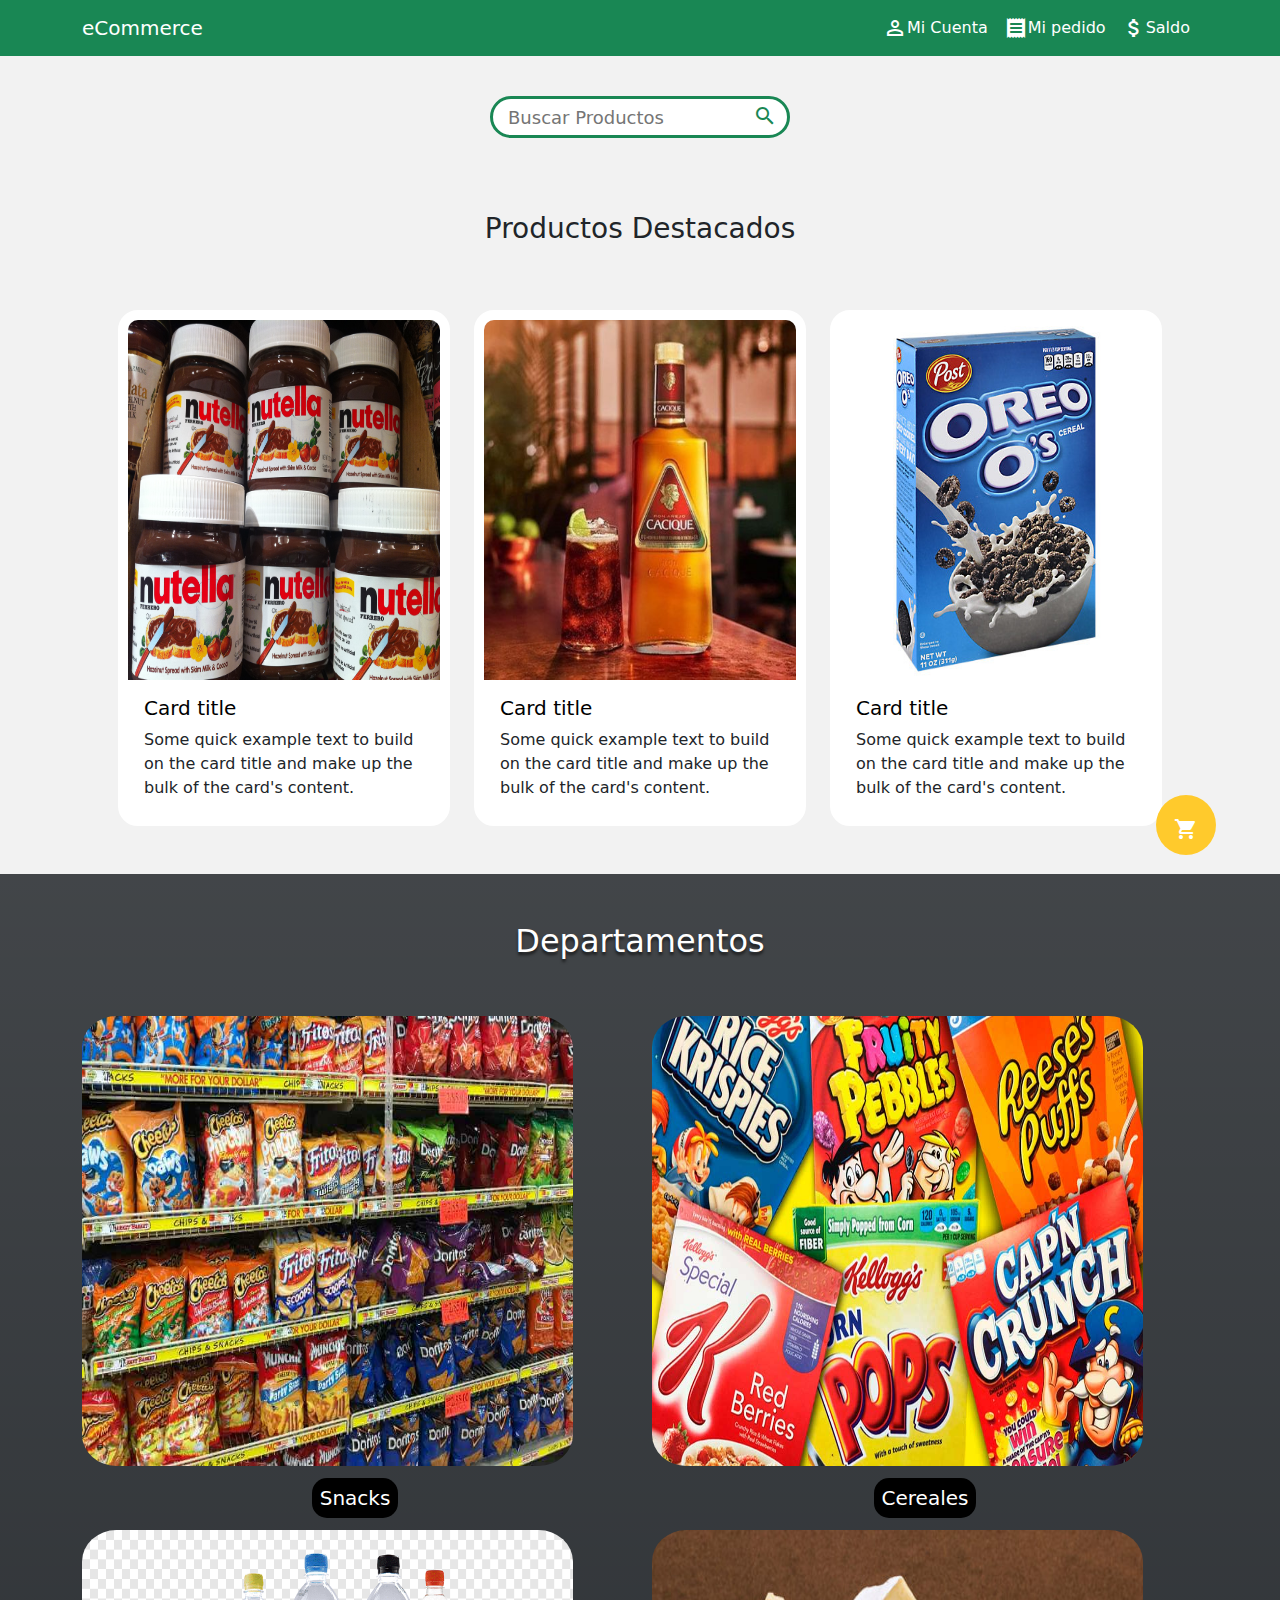
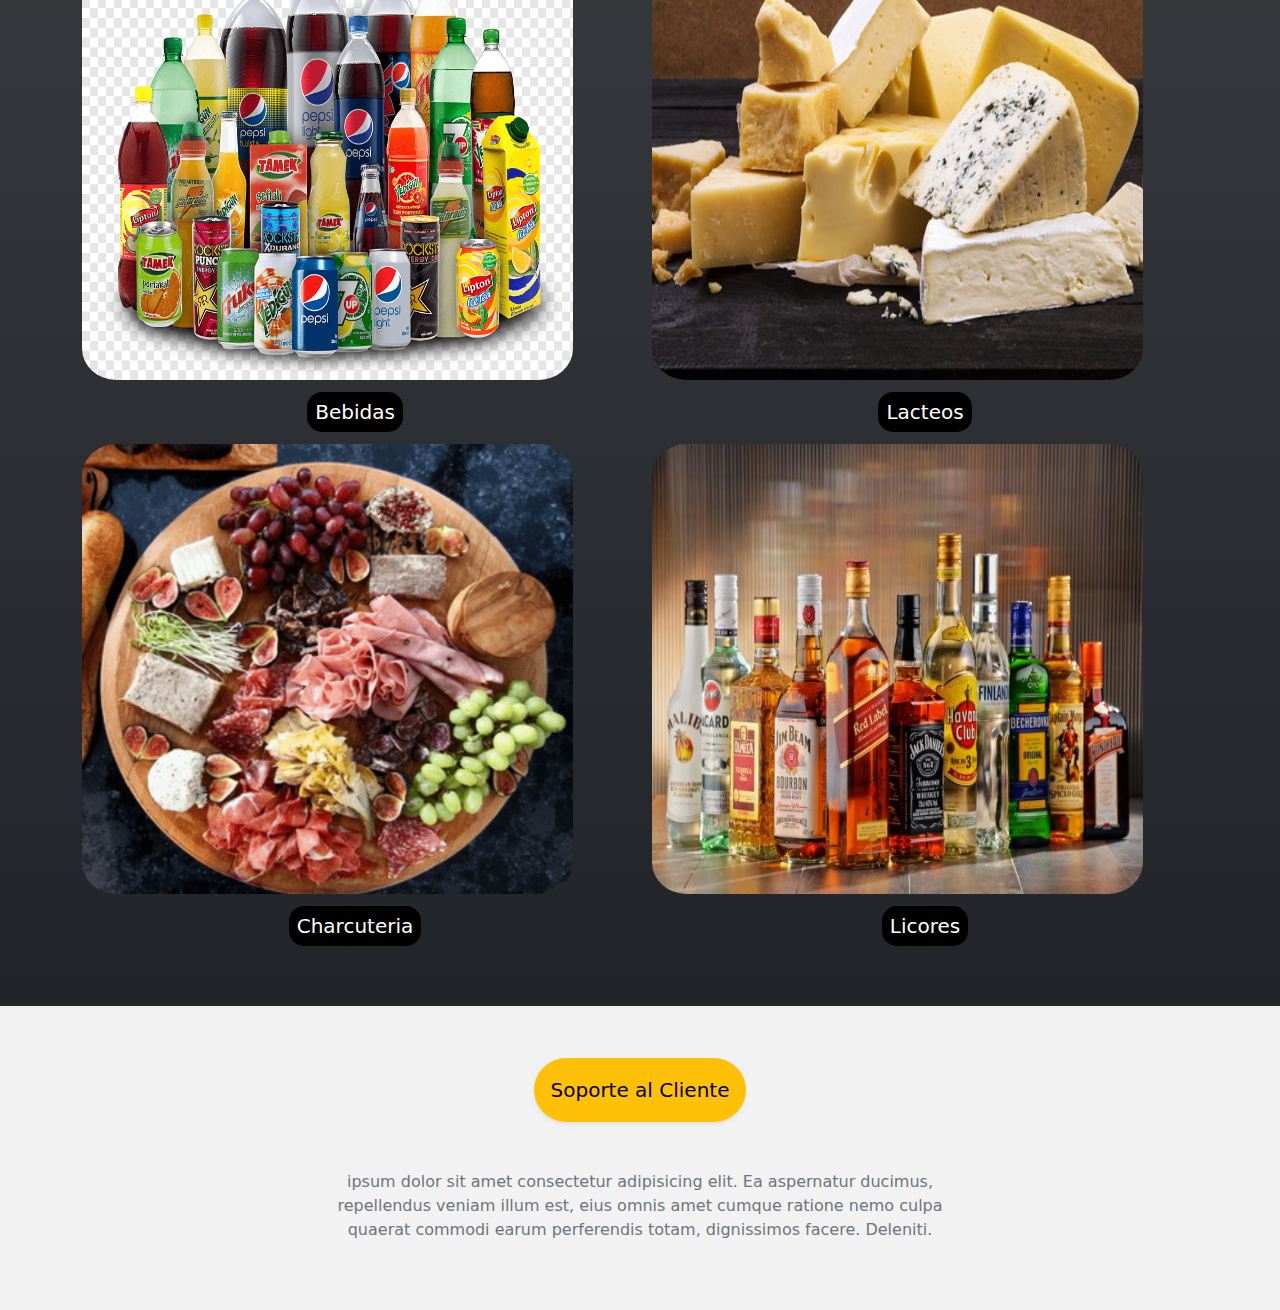
==== commit 9481e7db: "Elementos del carrito agregados" ====
--- a/index.html
+++ b/index.html
@@ -7,6 +7,7 @@
     <title>eCommerce | Bodegón Virtual</title>
     <link rel="stylesheet" href="css/bootstrap.min.css" />
     <link rel="stylesheet" href="css/main.css" />
+    <link rel="stylesheet" href="css/product-card.css" />
   </head>
   <body>
     <!-- NAVBAR -->
@@ -216,7 +217,7 @@
       </div>
     </div>
 
-    <!-- VARIOS -->
+    <!-- OFFCANVAS CART -->
 
     <a
       href="#"
@@ -245,7 +246,56 @@
           aria-label="Close"
         ></button>
       </div>
-      <div class="offcanvas-body small">...</div>
+      <div class="offcanvas-body">
+        
+        <div class="wrapper">
+
+            <div class="col-xl-3 col-lg-3 col-md-6 col-sm-6">
+              <div class="single-product">
+                  <div class="product-thumb">
+                      <img src="images/apple.jpg" alt="">
+                  </div>
+                  <div class="product-title">
+                      <h3><a href=""> Producto1 </a></h3>
+                      <h4>$20.00</h4>
+                  </div>
+                  <div class="product-btns">
+                      <input type="text">
+                      <button class="btn-round mr-2">
+                          <img src="images/minus-circle-solid.svg" alt="">
+                      </button>
+                      <button class="btn-round"> 
+                          <img src="images/plus-circle-solid.svg" alt="">
+                      </button>
+                  </div>
+              </div>
+          </div>
+            <div class="col-xl-3 col-lg-3 col-md-6 col-sm-6">
+              <div class="single-product">
+                  <div class="product-thumb">
+                      <img src="images/apple.jpg" alt="">
+                  </div>
+                  <div class="product-title">
+                      <h3><a href=""> Producto2 </a></h3>
+                      <h4>$20.00</h4>
+                  </div>
+                  <div class="product-btns">
+                      <input type="text">
+                      <button class="btn-round mr-2">
+                          <img src="images/minus-circle-solid.svg" alt="">
+                      </button>
+                      <button class="btn-round"> 
+                          <img src="images/plus-circle-solid.svg" alt="">
+                      </button>
+                  </div>
+              </div>
+          </div>
+
+            
+          </div>
+
+        </div>
+      </div>
     </div>
 
     <!-- JAVASCRIPT -->
--- a/css/main.css
+++ b/css/main.css
@@ -165,6 +165,21 @@
   padding-right: 25px;
 }
 
+.offcanvas {
+  height: 80vh;
+}
+
+.wrapper {
+  display: -webkit-box;
+  display: -ms-flexbox;
+  display: flex;
+  overflow-x: auto;
+}
+
+.wrapper::-webkit-scrollbar {
+  width: 0;
+}
+
 @media only screen and (max-width: 600px) {
   .single-product .row {
     text-align: left;
--- a/css/product-card.css
+++ b/css/product-card.css
@@ -0,0 +1,168 @@
+@import url("https://fonts.googleapis.com/css?family=Poppins:400,500,600,700|Didact+Gothic&display=swap");
+* {
+  margin: 0;
+  padding: 0;
+  -webkit-box-sizing: border-box;
+          box-sizing: border-box;
+}
+
+button {
+  border: none;
+}
+
+.section-bg {
+  background: #f0f0f0;
+  padding: 60px 0;
+}
+
+.section-title {
+  margin-bottom: 25px;
+}
+
+.section-title h2 {
+  position: relative;
+  font-size: 32px;
+  line-height: 1.4;
+  font-weight: 700;
+  letter-spacing: 1px;
+  z-index: 1;
+  text-transform: capitalize;
+  display: inline-block;
+  font-family: "Didact Gothic", sans-serif;
+}
+
+.single-product {
+  -webkit-box-shadow: inset -2px -2px 8px white, inset -2px -2px 12px rgba(255, 255, 255, 0.5), inset 2px 2px 4px rgba(255, 255, 255, 0.1), inset 2px 2px 8px rgba(0, 0, 0, 0.15);
+          box-shadow: inset -2px -2px 8px white, inset -2px -2px 12px rgba(255, 255, 255, 0.5), inset 2px 2px 4px rgba(255, 255, 255, 0.1), inset 2px 2px 8px rgba(0, 0, 0, 0.15);
+  padding: 30px;
+  border-radius: 12px;
+  margin-right: 2em;
+}
+
+.single-product .product-thumb {
+  margin-bottom: 20px;
+}
+
+img {
+  display: inline-block;
+  max-width: 100%;
+}
+
+.single-product .product-title {
+  margin-bottom: 20px;
+  text-align: center;
+  -webkit-box-align: center;
+      -ms-flex-align: center;
+          align-items: center;
+}
+
+.single-product .product-title h3 {
+  font-family: "Didact Gothic",sans-serif;
+  font-size: 20px;
+  font-weight: 300;
+}
+
+.single-product .product-title h3 a {
+  color: #292929;
+  text-decoration: none;
+}
+
+.single-product .product-title h3 a:hover {
+  color: #7289ab;
+}
+
+.single-product:hover {
+  -webkit-box-shadow: -2px -2px 8px white, -2px -2px 12px rgba(255, 255, 255, 0.5), inset 2px 2px 4px rgba(255, 255, 255, 0.1), 2px 2px 8px rgba(0, 0, 0, 0.15);
+          box-shadow: -2px -2px 8px white, -2px -2px 12px rgba(255, 255, 255, 0.5), inset 2px 2px 4px rgba(255, 255, 255, 0.1), 2px 2px 8px rgba(0, 0, 0, 0.15);
+}
+
+.product-btns {
+  display: -webkit-box;
+  display: -ms-flexbox;
+  display: flex;
+  -webkit-box-pack: center;
+      -ms-flex-pack: center;
+          justify-content: center;
+}
+
+a {
+  text-decoration: none;
+  cursor: pointer;
+  -webkit-transition: 0.3s;
+  transition: 0.3s;
+  color: #292929;
+}
+
+.btn-small {
+  display: inline-block;
+  font-size: 14px;
+  font-weight: 700;
+  text-transform: uppercase;
+  padding: 8px 32px;
+  border-radius: 50px;
+  -webkit-box-shadow: inset -2px -2px 8px white, inset -2px -2px 12px rgba(255, 255, 255, 0.5), inset 2px 2px 4px rgba(255, 255, 255, 0.1), inset 2px 2px 8px rgba(0, 0, 0, 0.15);
+          box-shadow: inset -2px -2px 8px white, inset -2px -2px 12px rgba(255, 255, 255, 0.5), inset 2px 2px 4px rgba(255, 255, 255, 0.1), inset 2px 2px 8px rgba(0, 0, 0, 0.15);
+  -webkit-transition: 0.4s;
+  transition: 0.4s;
+}
+
+.btn-round {
+  display: inline-block;
+  font-weight: 700;
+  font-size: 14px;
+  text-transform: uppercase;
+  height: 45px;
+  width: 45px;
+  text-align: center;
+  line-height: 45px;
+  border-radius: 50%;
+}
+
+input {
+  width: 40px;
+  padding-left: 5px;
+  padding-right: 5px;
+  height: 40px;
+  outline: none;
+  -webkit-box-shadow: none;
+          box-shadow: none;
+  margin-right: 1em;
+  border-radius: 10%;
+}
+
+.button-center {
+  -webkit-box-pack: center;
+      -ms-flex-pack: center;
+          justify-content: center;
+  text-align: center;
+}
+
+.bttn-def {
+  display: inline-block;
+  font-size: 14px;
+  font-weight: 700;
+  text-transform: uppercase;
+  letter-spacing: 1px;
+  padding: 14px 42px;
+  border-radius: 50px;
+  text-decoration: none;
+  -webkit-box-shadow: -2px -2px 8px white, -2px -2px 12px rgba(255, 255, 255, 0.5), inset 2px 2px 4px rgba(255, 255, 255, 0.1), 2px 2px 8px rgba(0, 0, 0, 0.15);
+          box-shadow: -2px -2px 8px white, -2px -2px 12px rgba(255, 255, 255, 0.5), inset 2px 2px 4px rgba(255, 255, 255, 0.1), 2px 2px 8px rgba(0, 0, 0, 0.15);
+  -webkit-transition: 0.4s;
+  transition: 0.4s;
+  font-family: "Didact Gothic", sans-serif;
+}
+
+.bttn-def:hover {
+  color: #7289ab;
+  -webkit-box-shadow: inset -2px -2px 8px white, inset -2px -2px 12px rgba(255, 255, 255, 0.5), inset 2px 2px 4px rgba(255, 255, 255, 0.1), inset 2px 2px 8px rgba(0, 0, 0, 0.15);
+          box-shadow: inset -2px -2px 8px white, inset -2px -2px 12px rgba(255, 255, 255, 0.5), inset 2px 2px 4px rgba(255, 255, 255, 0.1), inset 2px 2px 8px rgba(0, 0, 0, 0.15);
+  color: #7289ab;
+}
+
+.bttn-def:hover span {
+  display: inline-block;
+  -webkit-transform: scale(0.98);
+          transform: scale(0.98);
+}
+/*# sourceMappingURL=product-card.css.map */